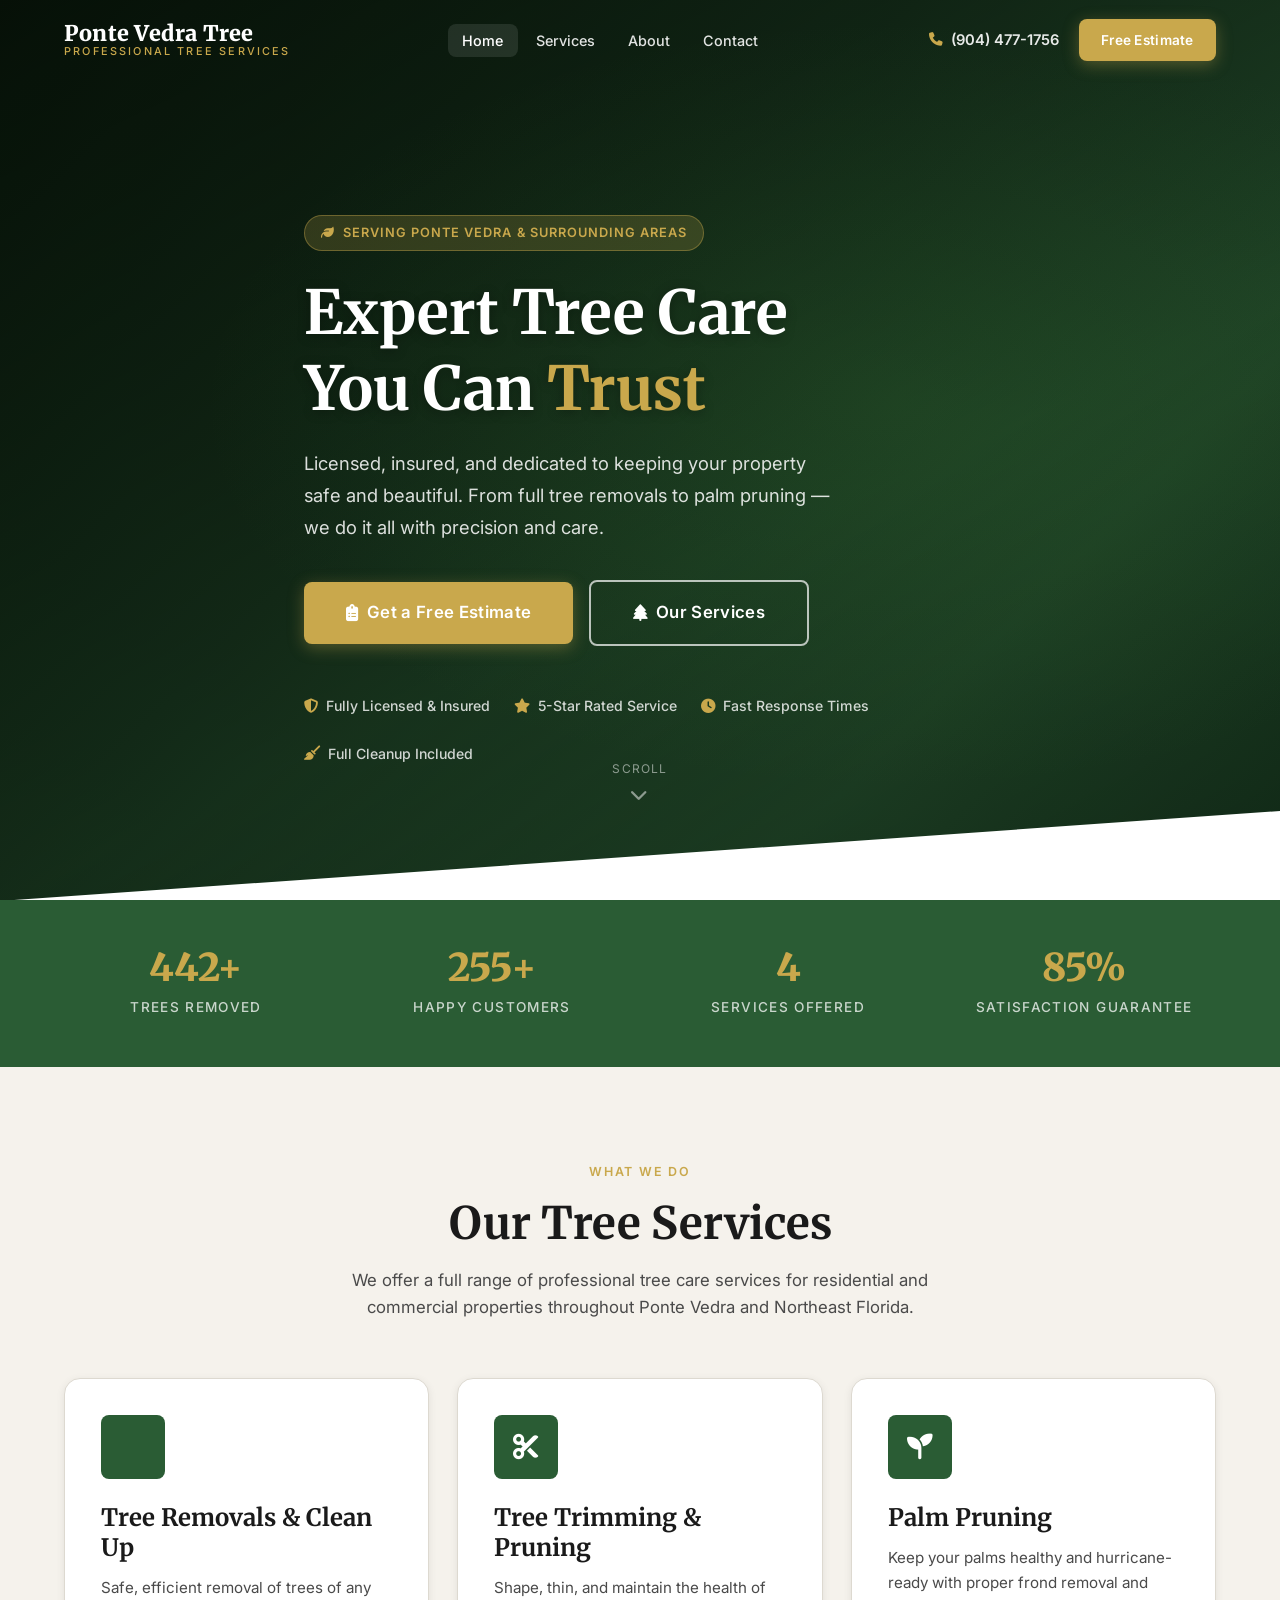
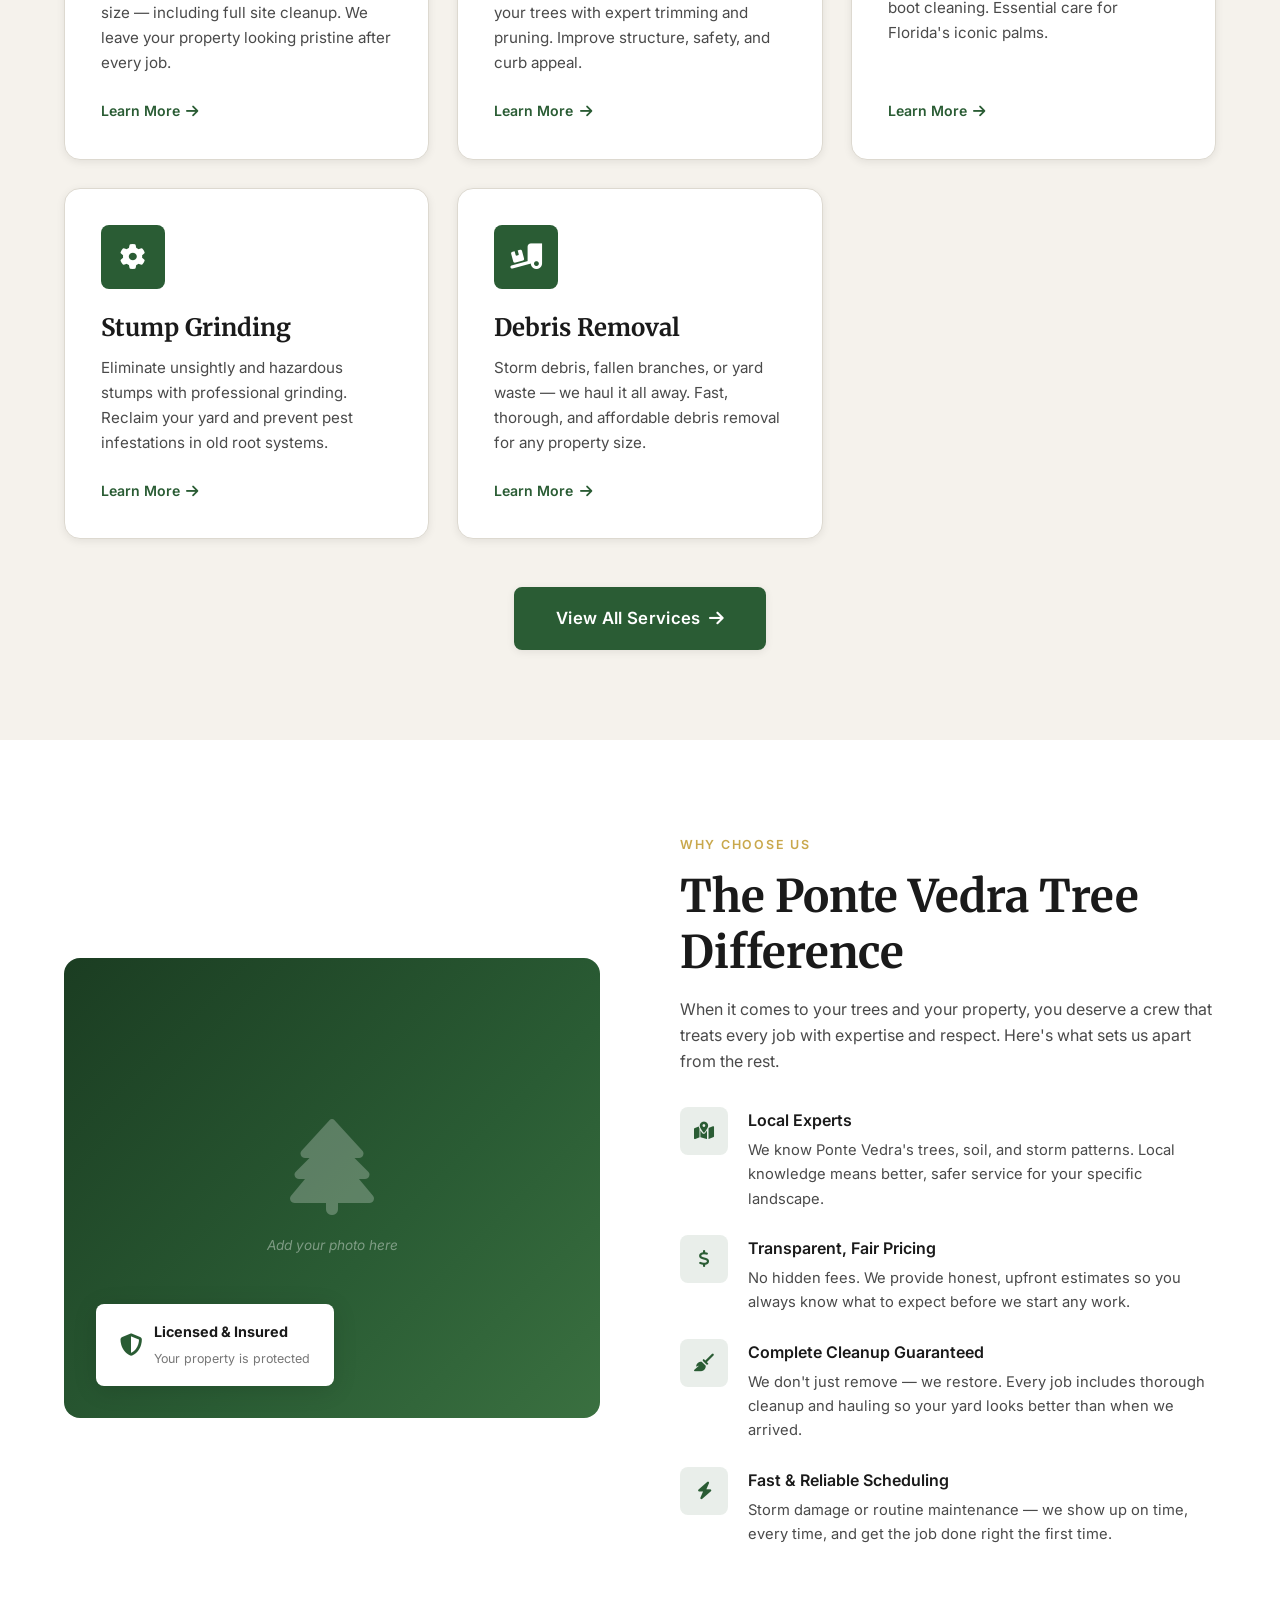
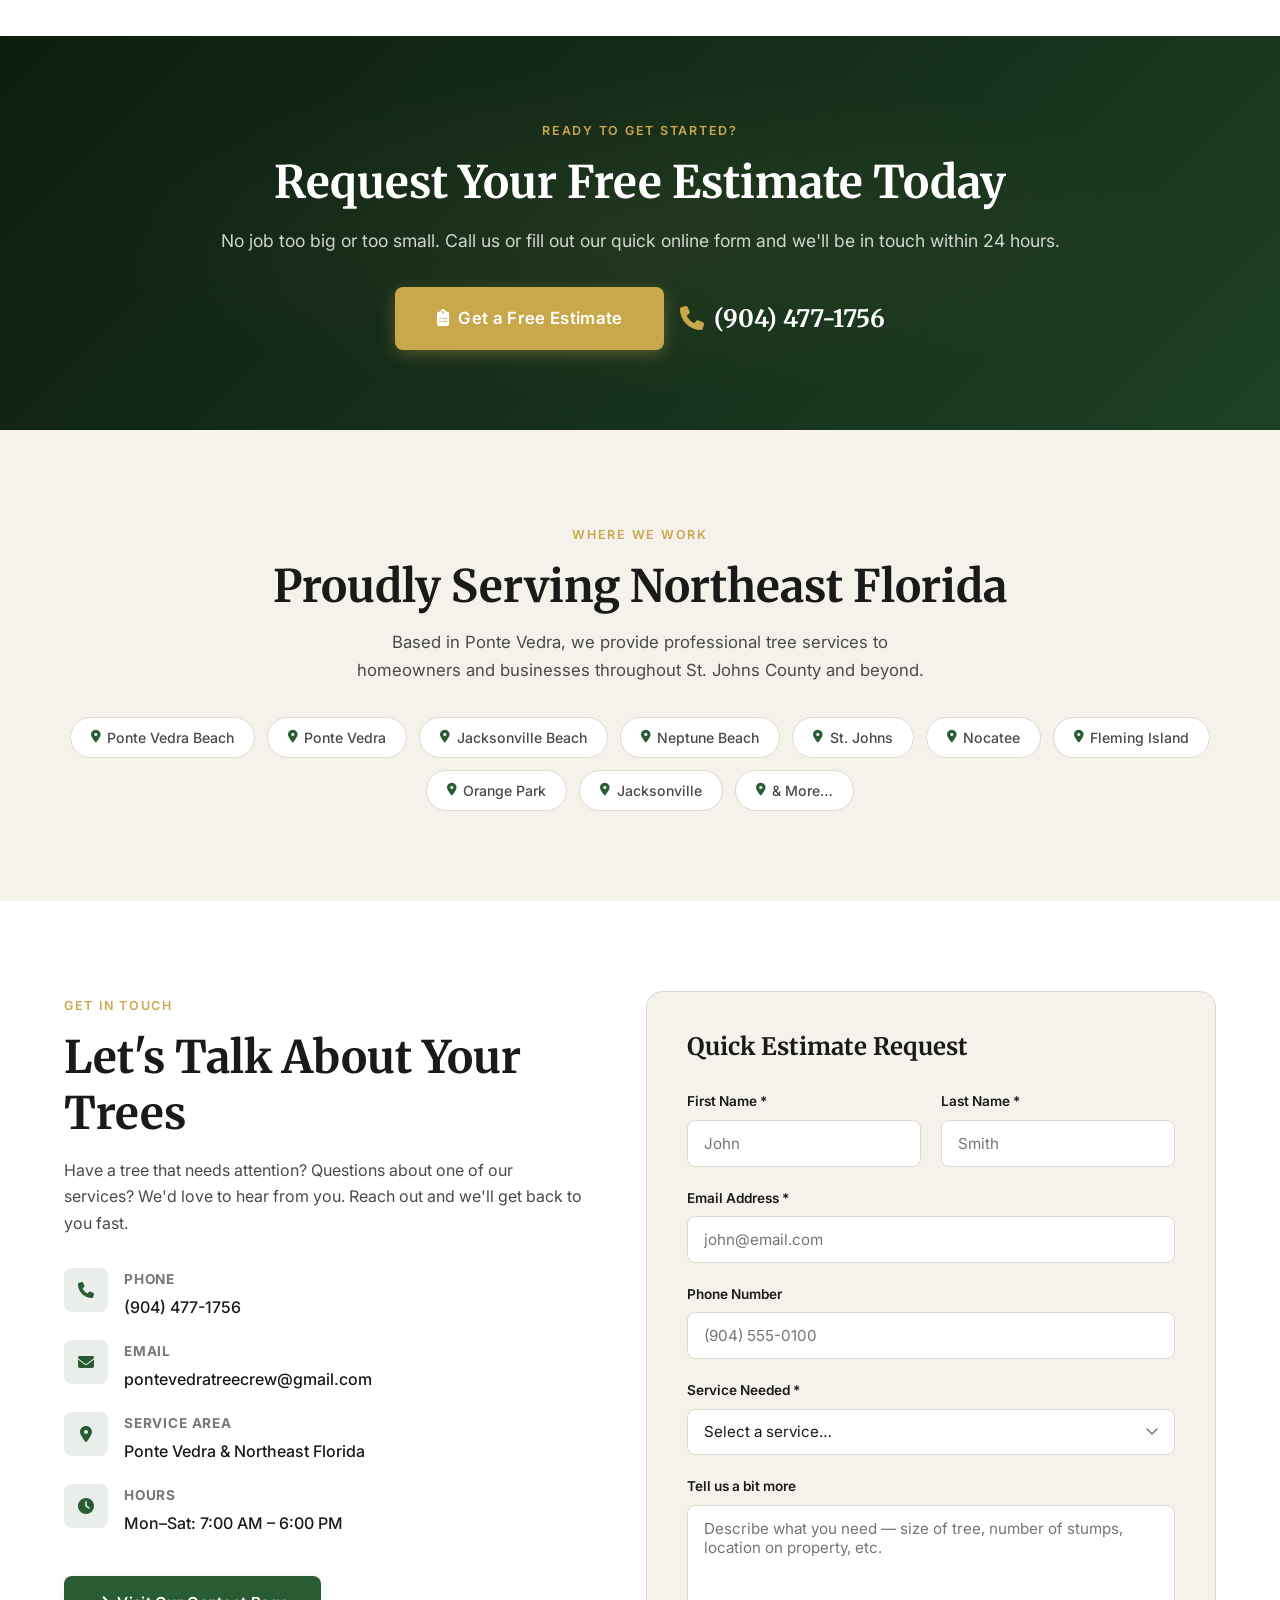
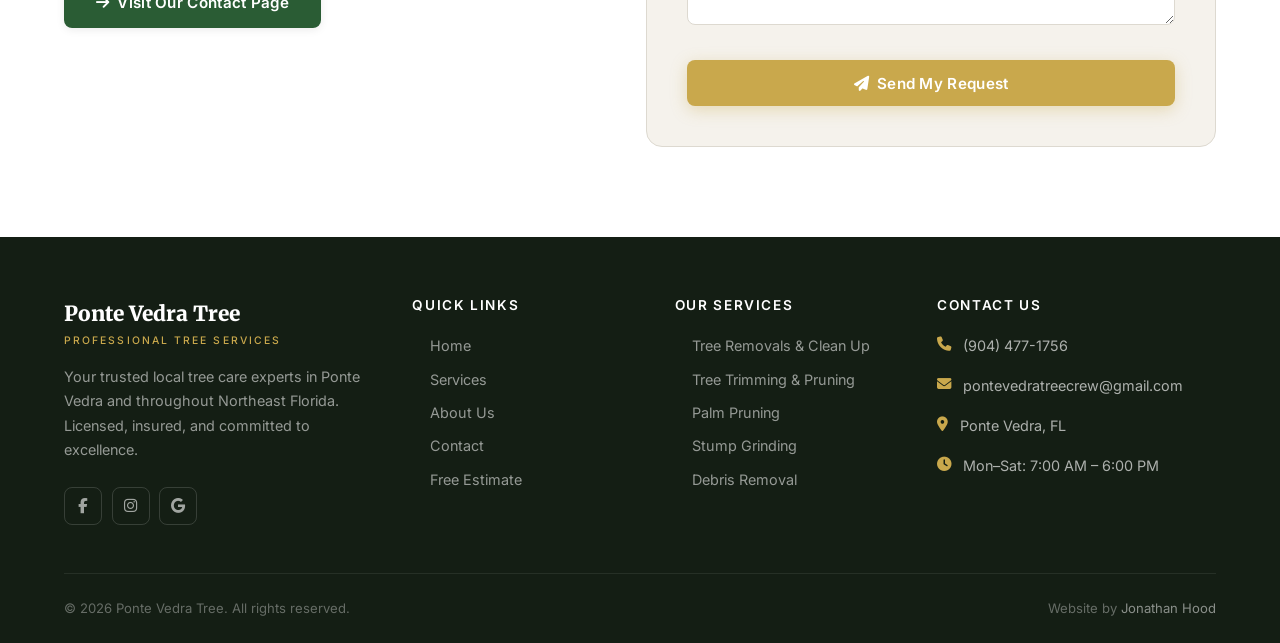
==== index.html @ 70dc1bd0 "Initial Commit" ====
<!DOCTYPE html>
<html lang="en">
<head>
  <meta charset="UTF-8" />
  <meta name="viewport" content="width=device-width, initial-scale=1.0" />
  <meta name="description" content="Ponte Vedra Tree – Professional tree removal, trimming, palm pruning, stump grinding, and debris removal services in Ponte Vedra, FL and surrounding areas." />
  <title>Ponte Vedra Tree | Professional Tree Services in Ponte Vedra, FL</title>

  <!-- Fonts -->
  <link rel="preconnect" href="https://fonts.googleapis.com" />
  <link rel="preconnect" href="https://fonts.gstatic.com" crossorigin />
  <link href="https://fonts.googleapis.com/css2?family=Merriweather:wght@300;400;700;900&family=Inter:wght@300;400;500;600;700&display=swap" rel="stylesheet" />
  <!-- Icons -->
  <link rel="stylesheet" href="https://cdnjs.cloudflare.com/ajax/libs/font-awesome/6.4.2/css/all.min.css" />
  <!-- Stylesheet -->
  <link rel="stylesheet" href="css/styles.css" />

  <style>
    /* ---- Homepage-only overrides ---- */
    .nav { background: transparent; }
    .hero-scroll-indicator {
      position: absolute;
      bottom: 6rem;
      left: 50%;
      transform: translateX(-50%);
      display: flex;
      flex-direction: column;
      align-items: center;
      gap: .5rem;
      color: rgba(255,255,255,.5);
      font-size: .75rem;
      letter-spacing: .1em;
      text-transform: uppercase;
      z-index: 2;
      animation: bounce 2s infinite;
    }
    .hero-scroll-indicator i { font-size: 1.1rem; }
    @keyframes bounce {
      0%, 100% { transform: translateX(-50%) translateY(0); }
      50%       { transform: translateX(-50%) translateY(8px); }
    }
  </style>
</head>
<body>

  <!-- ===== NAVIGATION ===== -->
  <nav class="nav" id="main-nav" aria-label="Main navigation">
    <div class="container nav-inner">
      <a href="index.html" class="nav-logo" aria-label="Ponte Vedra Tree – Home">
        <span class="logo-main">Ponte Vedra Tree</span>
        <span class="logo-sub">Professional Tree Services</span>
      </a>

      <ul class="nav-links" role="list">
        <li><a href="index.html" class="active">Home</a></li>
        <li><a href="services.html">Services</a></li>
        <li><a href="about.html">About</a></li>
        <li><a href="contact.html">Contact</a></li>
      </ul>

      <div class="nav-cta">
        <a href="tel:9044771756" class="nav-phone" aria-label="Call us">
          <i class="fa-solid fa-phone"></i>
          (904) 477-1756
        </a>
        <a href="contact.html" class="btn btn-primary btn-sm">Free Estimate</a>
      </div>

      <button class="nav-hamburger" aria-label="Toggle menu" aria-expanded="false">
        <span></span><span></span><span></span>
      </button>
    </div>
  </nav>

  <!-- Mobile nav -->
  <div class="nav-mobile" aria-label="Mobile navigation">
    <a href="index.html">Home</a>
    <a href="services.html">Services</a>
    <a href="about.html">About</a>
    <a href="contact.html">Contact</a>
    <a href="tel:9044771756"><i class="fa-solid fa-phone" style="margin-right:.5rem;color:var(--accent)"></i>(904) 477-1756</a>
    <a href="contact.html" class="btn btn-primary">Get a Free Estimate</a>
  </div>

  <main>
    <!-- ===== HERO ===== -->
    <section class="hero" aria-label="Hero">
      <div class="container hero-content">
        <div class="hero-badge fade-up">
          <i class="fa-solid fa-leaf"></i>
          Serving Ponte Vedra &amp; Surrounding Areas
        </div>

        <h1 class="fade-up delay-1">
          Expert Tree Care<br />
          You Can <span>Trust</span>
        </h1>

        <p class="fade-up delay-2">
          Licensed, insured, and dedicated to keeping your property safe and beautiful.
          From full tree removals to palm pruning — we do it all with precision and care.
        </p>

        <div class="hero-actions fade-up delay-3">
          <a href="contact.html" class="btn btn-primary btn-lg">
            <i class="fa-solid fa-clipboard-list"></i>
            Get a Free Estimate
          </a>
          <a href="services.html" class="btn btn-outline-white btn-lg">
            <i class="fa-solid fa-tree"></i>
            Our Services
          </a>
        </div>

        <div class="hero-trust fade-up delay-4">
          <div class="trust-item">
            <i class="fa-solid fa-shield-halved"></i>
            <span>Fully Licensed &amp; Insured</span>
          </div>
          <div class="trust-item">
            <i class="fa-solid fa-star"></i>
            <span>5-Star Rated Service</span>
          </div>
          <div class="trust-item">
            <i class="fa-solid fa-clock"></i>
            <span>Fast Response Times</span>
          </div>
          <div class="trust-item">
            <i class="fa-solid fa-broom"></i>
            <span>Full Cleanup Included</span>
          </div>
        </div>
      </div>

      <div class="hero-scroll-indicator" aria-hidden="true">
        <span>Scroll</span>
        <i class="fa-solid fa-chevron-down"></i>
      </div>
    </section>

    <!-- ===== STATS BAR ===== -->
    <section class="stats-bar" aria-label="Statistics">
      <div class="container">
        <div class="stats-grid">
          <div class="stat-item fade-up">
            <span class="stat-num" data-target="500" data-suffix="+">500+</span>
            <span class="stat-label">Trees Removed</span>
          </div>
          <div class="stat-item fade-up delay-1">
            <span class="stat-num" data-target="300" data-suffix="+">300+</span>
            <span class="stat-label">Happy Customers</span>
          </div>
          <div class="stat-item fade-up delay-2">
            <span class="stat-num" data-target="5">5</span>
            <span class="stat-label">Services Offered</span>
          </div>
          <div class="stat-item fade-up delay-3">
            <span class="stat-num" data-target="100" data-suffix="%">100%</span>
            <span class="stat-label">Satisfaction Guarantee</span>
          </div>
        </div>
      </div>
    </section>

    <!-- ===== SERVICES OVERVIEW ===== -->
    <section class="services-section" id="services" aria-label="Our Services">
      <div class="container">
        <div class="services-header">
          <span class="section-label">What We Do</span>
          <h2 class="section-heading">Our Tree Services</h2>
          <p class="section-sub">
            We offer a full range of professional tree care services for residential and
            commercial properties throughout Ponte Vedra and Northeast Florida.
          </p>
        </div>

        <div class="services-grid">
          <!-- Card 1 -->
          <article class="service-card fade-up">
            <div class="service-icon"><i class="fa-solid fa-chainsaw"></i></div>
            <h3>Tree Removals &amp; Clean Up</h3>
            <p>Safe, efficient removal of trees of any size — including full site cleanup. We leave your property looking pristine after every job.</p>
            <a href="services.html#tree-removal" class="service-link">Learn More <i class="fa-solid fa-arrow-right"></i></a>
          </article>

          <!-- Card 2 -->
          <article class="service-card fade-up delay-1">
            <div class="service-icon"><i class="fa-solid fa-scissors"></i></div>
            <h3>Tree Trimming &amp; Pruning</h3>
            <p>Shape, thin, and maintain the health of your trees with expert trimming and pruning. Improve structure, safety, and curb appeal.</p>
            <a href="services.html#tree-trimming" class="service-link">Learn More <i class="fa-solid fa-arrow-right"></i></a>
          </article>

          <!-- Card 3 -->
          <article class="service-card fade-up delay-2">
            <div class="service-icon"><i class="fa-solid fa-seedling"></i></div>
            <h3>Palm Pruning</h3>
            <p>Keep your palms healthy and hurricane-ready with proper frond removal and boot cleaning. Essential care for Florida's iconic palms.</p>
            <a href="services.html#palm-pruning" class="service-link">Learn More <i class="fa-solid fa-arrow-right"></i></a>
          </article>

          <!-- Card 4 -->
          <article class="service-card fade-up delay-1">
            <div class="service-icon"><i class="fa-solid fa-gear"></i></div>
            <h3>Stump Grinding</h3>
            <p>Eliminate unsightly and hazardous stumps with professional grinding. Reclaim your yard and prevent pest infestations in old root systems.</p>
            <a href="services.html#stump-grinding" class="service-link">Learn More <i class="fa-solid fa-arrow-right"></i></a>
          </article>

          <!-- Card 5 -->
          <article class="service-card fade-up delay-2">
            <div class="service-icon"><i class="fa-solid fa-truck-ramp-box"></i></div>
            <h3>Debris Removal</h3>
            <p>Storm debris, fallen branches, or yard waste — we haul it all away. Fast, thorough, and affordable debris removal for any property size.</p>
            <a href="services.html#debris-removal" class="service-link">Learn More <i class="fa-solid fa-arrow-right"></i></a>
          </article>
        </div>

        <div class="text-center mt-4 fade-up">
          <a href="services.html" class="btn btn-green btn-lg" style="margin-top:1rem">
            View All Services <i class="fa-solid fa-arrow-right"></i>
          </a>
        </div>
      </div>
    </section>

    <!-- ===== WHY CHOOSE US ===== -->
    <section class="why-section" id="why-us" aria-label="Why Choose Us">
      <div class="container why-inner">
        <!-- Visual side -->
        <div class="why-visual fade-up">
          <!-- Replace this div with an <img> tag when photos are available -->
          <div class="why-visual-placeholder">
            <i class="fa-solid fa-tree" style="font-size:6rem;color:rgba(255,255,255,.25);display:block;margin-bottom:1rem"></i>
            <span style="font-size:.85rem;font-style:italic;color:rgba(255,255,255,.4)">Add your photo here</span>
          </div>
          <div class="why-badge">
            <i class="fa-solid fa-shield-halved"></i>
            <div>
              <strong>Licensed &amp; Insured</strong>
              <span>Your property is protected</span>
            </div>
          </div>
        </div>

        <!-- Content side -->
        <div class="why-content">
          <span class="section-label">Why Choose Us</span>
          <h2 class="section-heading">The Ponte Vedra Tree Difference</h2>
          <p>When it comes to your trees and your property, you deserve a crew that treats every job with expertise and respect. Here's what sets us apart from the rest.</p>

          <ul class="why-list">
            <li class="why-item fade-up delay-1">
              <div class="why-icon"><i class="fa-solid fa-map-location-dot"></i></div>
              <div class="why-text">
                <strong>Local Experts</strong>
                <p>We know Ponte Vedra's trees, soil, and storm patterns. Local knowledge means better, safer service for your specific landscape.</p>
              </div>
            </li>
            <li class="why-item fade-up delay-2">
              <div class="why-icon"><i class="fa-solid fa-dollar-sign"></i></div>
              <div class="why-text">
                <strong>Transparent, Fair Pricing</strong>
                <p>No hidden fees. We provide honest, upfront estimates so you always know what to expect before we start any work.</p>
              </div>
            </li>
            <li class="why-item fade-up delay-3">
              <div class="why-icon"><i class="fa-solid fa-broom"></i></div>
              <div class="why-text">
                <strong>Complete Cleanup Guaranteed</strong>
                <p>We don't just remove — we restore. Every job includes thorough cleanup and hauling so your yard looks better than when we arrived.</p>
              </div>
            </li>
            <li class="why-item fade-up delay-4">
              <div class="why-icon"><i class="fa-solid fa-bolt"></i></div>
              <div class="why-text">
                <strong>Fast &amp; Reliable Scheduling</strong>
                <p>Storm damage or routine maintenance — we show up on time, every time, and get the job done right the first time.</p>
              </div>
            </li>
          </ul>
        </div>
      </div>
    </section>

    <!-- ===== CTA BANNER ===== -->
    <section class="cta-banner" aria-label="Call to action">
      <div class="container">
        <span class="section-label" style="color:var(--accent)">Ready to Get Started?</span>
        <h2 class="fade-up">Request Your Free Estimate Today</h2>
        <p class="fade-up delay-1">
          No job too big or too small. Call us or fill out our quick online form and we'll be in touch within 24 hours.
        </p>
        <div class="cta-actions fade-up delay-2">
          <a href="contact.html" class="btn btn-primary btn-lg">
            <i class="fa-solid fa-clipboard-list"></i>
            Get a Free Estimate
          </a>
          <a href="tel:9044771756" class="cta-phone">
            <i class="fa-solid fa-phone"></i>
            (904) 477-1756
          </a>
        </div>
      </div>
    </section>

    <!-- ===== SERVICE AREA ===== -->
    <section class="area-section" aria-label="Service Area">
      <div class="container">
        <span class="section-label">Where We Work</span>
        <h2 class="section-heading fade-up">Proudly Serving Northeast Florida</h2>
        <p class="section-sub fade-up delay-1" style="margin:0 auto">
          Based in Ponte Vedra, we provide professional tree services to homeowners and businesses throughout St. Johns County and beyond.
        </p>
        <div class="area-tags fade-up delay-2">
          <span class="area-tag"><i class="fa-solid fa-location-dot"></i> Ponte Vedra Beach</span>
          <span class="area-tag"><i class="fa-solid fa-location-dot"></i> Ponte Vedra</span>
          <span class="area-tag"><i class="fa-solid fa-location-dot"></i> Jacksonville Beach</span>
          <span class="area-tag"><i class="fa-solid fa-location-dot"></i> Neptune Beach</span>
          <span class="area-tag"><i class="fa-solid fa-location-dot"></i> St. Johns</span>
          <span class="area-tag"><i class="fa-solid fa-location-dot"></i> Nocatee</span>
          <span class="area-tag"><i class="fa-solid fa-location-dot"></i> Fleming Island</span>
          <span class="area-tag"><i class="fa-solid fa-location-dot"></i> Orange Park</span>
          <span class="area-tag"><i class="fa-solid fa-location-dot"></i> Jacksonville</span>
          <span class="area-tag"><i class="fa-solid fa-location-dot"></i> &amp; More…</span>
        </div>
      </div>
    </section>

    <!-- ===== CONTACT SNIPPET ===== -->
    <section class="contact-section" id="contact" aria-label="Contact Us">
      <div class="container contact-grid">
        <!-- Info -->
        <div class="contact-info fade-up">
          <span class="section-label">Get In Touch</span>
          <h2 class="section-heading">Let's Talk About Your Trees</h2>
          <p>Have a tree that needs attention? Questions about one of our services? We'd love to hear from you. Reach out and we'll get back to you fast.</p>

          <div class="contact-details">
            <div class="contact-item">
              <div class="contact-item-icon"><i class="fa-solid fa-phone"></i></div>
              <div>
                <strong>Phone</strong>
                <a href="tel:9044771756">(904) 477-1756</a>
              </div>
            </div>
            <div class="contact-item">
              <div class="contact-item-icon"><i class="fa-solid fa-envelope"></i></div>
              <div>
                <strong>Email</strong>
                <a href="mailto:pontevedratreecrew@gmail.com">pontevedratreecrew@gmail.com</a>
              </div>
            </div>
            <div class="contact-item">
              <div class="contact-item-icon"><i class="fa-solid fa-location-dot"></i></div>
              <div>
                <strong>Service Area</strong>
                <span>Ponte Vedra &amp; Northeast Florida</span>
              </div>
            </div>
            <div class="contact-item">
              <div class="contact-item-icon"><i class="fa-solid fa-clock"></i></div>
              <div>
                <strong>Hours</strong>
                <span>Mon–Sat: 7:00 AM – 6:00 PM</span>
              </div>
            </div>
          </div>

          <a href="contact.html" class="btn btn-green">
            <i class="fa-solid fa-arrow-right"></i>
            Visit Our Contact Page
          </a>
        </div>

        <!-- Quick Form -->
        <div class="contact-form fade-up delay-2">
          <h3>Quick Estimate Request</h3>
          <form id="contact-form" novalidate>
            <div class="form-row">
              <div class="form-group">
                <label for="first-name">First Name *</label>
                <input type="text" id="first-name" name="first-name" placeholder="John" required />
              </div>
              <div class="form-group">
                <label for="last-name">Last Name *</label>
                <input type="text" id="last-name" name="last-name" placeholder="Smith" required />
              </div>
            </div>
            <div class="form-group">
              <label for="email">Email Address *</label>
              <input type="email" id="email" name="email" placeholder="john@email.com" required />
            </div>
            <div class="form-group">
              <label for="phone-num">Phone Number</label>
              <input type="tel" id="phone-num" name="phone" placeholder="(904) 555-0100" />
            </div>
            <div class="form-group">
              <label for="service">Service Needed *</label>
              <select id="service" name="service" required>
                <option value="" disabled selected>Select a service…</option>
                <option>Tree Removals &amp; Clean Up</option>
                <option>Tree Trimming &amp; Pruning</option>
                <option>Palm Pruning</option>
                <option>Stump Grinding</option>
                <option>Debris Removal</option>
                <option>Multiple / Not Sure</option>
              </select>
            </div>
            <div class="form-group">
              <label for="message">Tell us a bit more</label>
              <textarea id="message" name="message" placeholder="Describe what you need — size of tree, number of stumps, location on property, etc."></textarea>
            </div>
            <button type="submit" class="btn btn-primary form-submit">
              <i class="fa-solid fa-paper-plane"></i>
              Send My Request
            </button>
          </form>
          <div id="form-success" class="form-success">
            <i class="fa-solid fa-circle-check" style="color:var(--primary)"></i>
            <h3>Request Sent!</h3>
            <p>Thank you! We'll get back to you within 24 hours with your free estimate.</p>
          </div>
        </div>
      </div>
    </section>
  </main>

  <!-- ===== FOOTER ===== -->
  <footer class="footer" aria-label="Site footer">
    <div class="container">
      <div class="footer-grid">
        <!-- Brand -->
        <div class="footer-brand">
          <div class="logo-main">Ponte Vedra Tree</div>
          <div class="logo-sub">Professional Tree Services</div>
          <p>Your trusted local tree care experts in Ponte Vedra and throughout Northeast Florida. Licensed, insured, and committed to excellence.</p>
          <div class="footer-social">
            <a href="#" class="social-link" aria-label="Facebook"><i class="fa-brands fa-facebook-f"></i></a>
            <a href="#" class="social-link" aria-label="Instagram"><i class="fa-brands fa-instagram"></i></a>
            <a href="#" class="social-link" aria-label="Google Business"><i class="fa-brands fa-google"></i></a>
          </div>
        </div>

        <!-- Quick Links -->
        <div>
          <h4>Quick Links</h4>
          <ul class="footer-links">
            <li><a href="index.html">Home</a></li>
            <li><a href="services.html">Services</a></li>
            <li><a href="about.html">About Us</a></li>
            <li><a href="contact.html">Contact</a></li>
            <li><a href="contact.html">Free Estimate</a></li>
          </ul>
        </div>

        <!-- Services -->
        <div>
          <h4>Our Services</h4>
          <ul class="footer-links">
            <li><a href="services.html#tree-removal">Tree Removals &amp; Clean Up</a></li>
            <li><a href="services.html#tree-trimming">Tree Trimming &amp; Pruning</a></li>
            <li><a href="services.html#palm-pruning">Palm Pruning</a></li>
            <li><a href="services.html#stump-grinding">Stump Grinding</a></li>
            <li><a href="services.html#debris-removal">Debris Removal</a></li>
          </ul>
        </div>

        <!-- Contact -->
        <div>
          <h4>Contact Us</h4>
          <ul class="footer-contact-list">
            <li class="footer-contact-item">
              <i class="fa-solid fa-phone"></i>
              <a href="tel:9044771756">(904) 477-1756</a>
            </li>
            <li class="footer-contact-item">
              <i class="fa-solid fa-envelope"></i>
              <a href="mailto:pontevedratreecrew@gmail.com">pontevedratreecrew@gmail.com</a>
            </li>
            <li class="footer-contact-item">
              <i class="fa-solid fa-location-dot"></i>
              <span>Ponte Vedra, FL</span>
            </li>
            <li class="footer-contact-item">
              <i class="fa-solid fa-clock"></i>
              <span>Mon–Sat: 7:00 AM – 6:00 PM</span>
            </li>
          </ul>
        </div>
      </div>

      <div class="footer-bottom">
        <p>&copy; 2026 Ponte Vedra Tree. All rights reserved.</p>
        <p>Website by <a href="mailto:hoodjonathand@gmail.com">Jonathan Hood</a></p>
      </div>
    </div>
  </footer>

  <!-- Back to top -->
  <button class="back-to-top btn btn-primary" aria-label="Back to top" style="position:fixed;bottom:2rem;right:2rem;width:48px;height:48px;border-radius:50%;padding:0;display:flex;align-items:center;justify-content:center;opacity:0;transition:opacity .3s,transform .3s;z-index:999;">
    <i class="fa-solid fa-chevron-up"></i>
  </button>

  <script src="js/main.js"></script>
</body>
</html>
---- css/styles.css ----
/* ============================================================
   PONTE VEDRA TREE — Main Stylesheet
   ============================================================ */

/* ── 1. CSS Variables & Reset ─────────────────────────────── */
:root {
  --primary:       #2A5C34;
  --primary-dark:  #1B3D22;
  --primary-light: #3D8B47;
  --accent:        #C9A84C;
  --accent-dark:   #A8893A;
  --text-dark:     #1A1A1A;
  --text-mid:      #4A4A4A;
  --text-light:    #777777;
  --bg-white:      #FFFFFF;
  --bg-off:        #F5F2EC;
  --bg-dark:       #141E14;
  --border:        #DDD9D0;
  --shadow-sm:     0 2px 8px  rgba(0,0,0,.08);
  --shadow-md:     0 4px 24px rgba(0,0,0,.12);
  --shadow-lg:     0 10px 48px rgba(0,0,0,.18);
  --radius:        8px;
  --radius-lg:     16px;
  --ease:          cubic-bezier(.4,0,.2,1);
  --transition:    .3s var(--ease);
  --max-w:         1200px;
  --nav-h:         80px;
}

*, *::before, *::after { box-sizing: border-box; margin: 0; padding: 0; }
html { scroll-behavior: smooth; font-size: 16px; }
body {
  font-family: 'Inter', sans-serif;
  color: var(--text-dark);
  background: var(--bg-white);
  line-height: 1.65;
  overflow-x: hidden;
}
img { display: block; max-width: 100%; height: auto; }
a  { color: inherit; text-decoration: none; }
ul { list-style: none; }
button { cursor: pointer; border: none; background: none; font-family: inherit; }

/* ── 2. Typography ────────────────────────────────────────── */
h1, h2, h3, h4 {
  font-family: 'Merriweather', serif;
  line-height: 1.25;
  font-weight: 700;
  color: var(--text-dark);
}
h1 { font-size: clamp(2.2rem, 5vw, 3.8rem); }
h2 { font-size: clamp(1.8rem, 3.5vw, 2.8rem); }
h3 { font-size: clamp(1.2rem, 2vw, 1.5rem); }
h4 { font-size: 1.1rem; font-family: 'Inter', sans-serif; }
p  { color: var(--text-mid); }

.section-label {
  display: inline-block;
  font-size: .78rem;
  font-weight: 600;
  letter-spacing: .14em;
  text-transform: uppercase;
  color: var(--accent);
  margin-bottom: .75rem;
}
.section-heading { margin-bottom: 1rem; }
.section-sub { font-size: 1.05rem; color: var(--text-mid); max-width: 600px; }

/* ── 3. Layout Utilities ──────────────────────────────────── */
.container {
  width: 100%;
  max-width: var(--max-w);
  margin: 0 auto;
  padding: 0 24px;
}
section { padding: 90px 0; }

.text-center { text-align: center; }
.text-white  { color: #fff !important; }
.text-white p, .text-white h1, .text-white h2, .text-white h3 { color: #fff; }
.mt-1 { margin-top: .5rem; }
.mt-2 { margin-top: 1rem; }
.mt-3 { margin-top: 1.5rem; }
.mt-4 { margin-top: 2rem; }

/* ── 4. Buttons ───────────────────────────────────────────── */
.btn {
  display: inline-flex;
  align-items: center;
  gap: .5rem;
  padding: .85rem 2rem;
  border-radius: var(--radius);
  font-size: .95rem;
  font-weight: 600;
  letter-spacing: .02em;
  transition: var(--transition);
  white-space: nowrap;
}
.btn-primary {
  background: var(--accent);
  color: #fff;
  box-shadow: 0 4px 16px rgba(201,168,76,.35);
}
.btn-primary:hover {
  background: var(--accent-dark);
  transform: translateY(-2px);
  box-shadow: 0 8px 24px rgba(201,168,76,.45);
}
.btn-outline-white {
  border: 2px solid rgba(255,255,255,.7);
  color: #fff;
}
.btn-outline-white:hover {
  background: rgba(255,255,255,.12);
  border-color: #fff;
  transform: translateY(-2px);
}
.btn-green {
  background: var(--primary);
  color: #fff;
  box-shadow: var(--shadow-sm);
}
.btn-green:hover {
  background: var(--primary-dark);
  transform: translateY(-2px);
  box-shadow: var(--shadow-md);
}
.btn-lg { padding: 1.1rem 2.6rem; font-size: 1.05rem; }
.btn-sm { padding: .6rem 1.4rem; font-size: .85rem; }

/* ── 5. Navigation ────────────────────────────────────────── */
.nav {
  position: fixed;
  top: 0; left: 0; right: 0;
  z-index: 1000;
  height: var(--nav-h);
  transition: background var(--transition), box-shadow var(--transition);
}
.nav.scrolled {
  background: var(--primary-dark);
  box-shadow: 0 4px 20px rgba(0,0,0,.25);
}
.nav-inner {
  display: flex;
  align-items: center;
  justify-content: space-between;
  height: 100%;
  gap: 2rem;
}
.nav-logo {
  display: flex;
  flex-direction: column;
  line-height: 1.1;
  flex-shrink: 0;
}
.nav-logo .logo-main {
  font-family: 'Merriweather', serif;
  font-size: 1.35rem;
  font-weight: 900;
  color: #fff;
  letter-spacing: .01em;
}
.nav-logo .logo-sub {
  font-size: .68rem;
  font-weight: 500;
  letter-spacing: .2em;
  text-transform: uppercase;
  color: var(--accent);
}
.nav-links {
  display: flex;
  align-items: center;
  gap: .25rem;
}
.nav-links a {
  padding: .5rem .9rem;
  font-size: .9rem;
  font-weight: 500;
  color: rgba(255,255,255,.88);
  border-radius: var(--radius);
  transition: var(--transition);
}
.nav-links a:hover,
.nav-links a.active {
  color: #fff;
  background: rgba(255,255,255,.1);
}
.nav-cta {
  display: flex;
  align-items: center;
  gap: 1.25rem;
  flex-shrink: 0;
}
.nav-phone {
  display: flex;
  align-items: center;
  gap: .45rem;
  color: rgba(255,255,255,.9);
  font-weight: 600;
  font-size: .92rem;
  transition: color var(--transition);
}
.nav-phone:hover { color: var(--accent); }
.nav-phone i { color: var(--accent); font-size: .85rem; }
.nav-hamburger {
  display: none;
  flex-direction: column;
  gap: 5px;
  padding: 8px;
  border-radius: var(--radius);
  transition: background var(--transition);
}
.nav-hamburger:hover { background: rgba(255,255,255,.1); }
.nav-hamburger span {
  display: block;
  width: 24px;
  height: 2px;
  background: #fff;
  border-radius: 2px;
  transition: var(--transition);
}
.nav-hamburger.open span:nth-child(1) { transform: translateY(7px) rotate(45deg); }
.nav-hamburger.open span:nth-child(2) { opacity: 0; }
.nav-hamburger.open span:nth-child(3) { transform: translateY(-7px) rotate(-45deg); }

/* Mobile nav drawer */
.nav-mobile {
  display: none;
  position: fixed;
  top: var(--nav-h);
  left: 0; right: 0;
  background: var(--primary-dark);
  padding: 1.5rem 24px 2rem;
  z-index: 999;
  transform: translateY(-110%);
  transition: transform .35s var(--ease);
  box-shadow: 0 8px 32px rgba(0,0,0,.3);
}
.nav-mobile.open { transform: translateY(0); }
.nav-mobile a {
  display: block;
  padding: .85rem 0;
  font-size: 1rem;
  font-weight: 500;
  color: rgba(255,255,255,.9);
  border-bottom: 1px solid rgba(255,255,255,.08);
  transition: color var(--transition);
}
.nav-mobile a:last-child { border-bottom: none; }
.nav-mobile a:hover { color: var(--accent); }
.nav-mobile .btn { margin-top: 1.25rem; width: 100%; justify-content: center; }

/* ── 6. Hero (Homepage) ───────────────────────────────────── */
.hero {
  position: relative;
  min-height: 100vh;
  display: flex;
  align-items: center;
  /* Replace the background below with: background-image: url('images/hero.jpg'); background-size: cover; background-position: center; */
  background:
    linear-gradient(155deg, rgba(0,0,0,.55) 0%, rgba(0,0,0,.3) 60%, rgba(0,0,0,.45) 100%),
    linear-gradient(135deg, #0d2410 0%, #1B3D22 40%, #2A5C34 75%, #1e4828 100%);
  overflow: hidden;
}
/* Subtle organic shape overlay */
.hero::before {
  content: '';
  position: absolute;
  top: 0; left: 0; right: 0; bottom: 0;
  background: radial-gradient(ellipse at 70% 45%, rgba(74,158,63,.12) 0%, transparent 55%);
  pointer-events: none;
}
/* Diagonal bottom cut */
.hero::after {
  content: '';
  position: absolute;
  bottom: -1px; left: 0; right: 0;
  height: 90px;
  background: var(--bg-white);
  clip-path: polygon(0 100%, 100% 0, 100% 100%);
}
.hero-content {
  position: relative;
  z-index: 2;
  max-width: 720px;
  padding-top: var(--nav-h);
}
.hero-badge {
  display: inline-flex;
  align-items: center;
  gap: .5rem;
  background: rgba(201,168,76,.2);
  border: 1px solid rgba(201,168,76,.4);
  color: var(--accent);
  padding: .4rem 1rem;
  border-radius: 999px;
  font-size: .8rem;
  font-weight: 600;
  letter-spacing: .08em;
  text-transform: uppercase;
  margin-bottom: 1.5rem;
}
.hero h1 {
  color: #fff;
  margin-bottom: 1.25rem;
  text-shadow: 0 2px 12px rgba(0,0,0,.3);
}
.hero h1 span { color: var(--accent); }
.hero p {
  font-size: 1.15rem;
  color: rgba(255,255,255,.85);
  margin-bottom: 2.25rem;
  max-width: 540px;
  line-height: 1.75;
}
.hero-actions {
  display: flex;
  flex-wrap: wrap;
  gap: 1rem;
  align-items: center;
  margin-bottom: 3rem;
}
.hero-trust {
  display: flex;
  flex-wrap: wrap;
  gap: 1.5rem;
}
.trust-item {
  display: flex;
  align-items: center;
  gap: .5rem;
  color: rgba(255,255,255,.8);
  font-size: .88rem;
  font-weight: 500;
}
.trust-item i { color: var(--accent); font-size: .9rem; }

/* ── 7. Stats Bar ─────────────────────────────────────────── */
.stats-bar {
  background: var(--primary);
  padding: 48px 0;
}
.stats-grid {
  display: grid;
  grid-template-columns: repeat(4, 1fr);
  gap: 2rem;
  text-align: center;
}
.stat-item { }
.stat-num {
  display: block;
  font-family: 'Merriweather', serif;
  font-size: 2.4rem;
  font-weight: 900;
  color: var(--accent);
  line-height: 1;
  margin-bottom: .4rem;
}
.stat-label {
  font-size: .85rem;
  font-weight: 500;
  color: rgba(255,255,255,.75);
  text-transform: uppercase;
  letter-spacing: .1em;
}

/* ── 8. Services Section ──────────────────────────────────── */
.services-section { background: var(--bg-off); }
.services-header {
  text-align: center;
  margin-bottom: 3.5rem;
}
.services-header .section-sub { margin: 0 auto; }
.services-grid {
  display: grid;
  grid-template-columns: repeat(3, 1fr);
  gap: 1.75rem;
}
/* Last two cards centered on second row */
.services-grid .service-card:nth-child(4) { grid-column: 1 / 2; }
.services-grid .service-card:nth-child(5) { grid-column: 2 / 3; }

.service-card {
  background: var(--bg-white);
  border-radius: var(--radius-lg);
  padding: 2.25rem;
  transition: var(--transition);
  border: 1px solid var(--border);
  box-shadow: var(--shadow-sm);
  display: flex;
  flex-direction: column;
}
.service-card:hover {
  transform: translateY(-6px);
  box-shadow: var(--shadow-lg);
  border-color: var(--primary-light);
}
.service-icon {
  width: 64px;
  height: 64px;
  border-radius: var(--radius);
  background: var(--primary);
  display: flex;
  align-items: center;
  justify-content: center;
  margin-bottom: 1.5rem;
  transition: var(--transition);
}
.service-card:hover .service-icon { background: var(--accent); }
.service-icon i { font-size: 1.6rem; color: #fff; }
.service-card h3 { margin-bottom: .75rem; }
.service-card p { font-size: .95rem; flex-grow: 1; margin-bottom: 1.5rem; }
.service-link {
  display: inline-flex;
  align-items: center;
  gap: .4rem;
  font-size: .88rem;
  font-weight: 600;
  color: var(--primary);
  transition: gap var(--transition), color var(--transition);
}
.service-link:hover { color: var(--accent); gap: .7rem; }

/* ── 9. Why Choose Us ─────────────────────────────────────── */
.why-section { background: var(--bg-white); }
.why-inner {
  display: grid;
  grid-template-columns: 1fr 1fr;
  gap: 5rem;
  align-items: center;
}
.why-visual {
  position: relative;
  border-radius: var(--radius-lg);
  overflow: hidden;
  min-height: 460px;
  background:
    linear-gradient(135deg, #1B3D22 0%, #2A5C34 60%, #3a7040 100%);
  display: flex;
  align-items: center;
  justify-content: center;
  /* Replace with: background-image: url('images/about.jpg'); background-size: cover; */
}
.why-visual-placeholder {
  text-align: center;
  color: rgba(255,255,255,.6);
  padding: 2rem;
}
.why-visual-placeholder i { font-size: 5rem; margin-bottom: 1rem; display: block; }
.why-visual-placeholder span { font-size: .85rem; font-style: italic; }
.why-badge {
  position: absolute;
  bottom: 2rem;
  left: 2rem;
  background: var(--bg-white);
  border-radius: var(--radius);
  padding: 1rem 1.5rem;
  box-shadow: var(--shadow-md);
  display: flex;
  align-items: center;
  gap: .75rem;
}
.why-badge i { font-size: 1.4rem; color: var(--primary); }
.why-badge strong { display: block; font-size: .9rem; color: var(--text-dark); }
.why-badge span { font-size: .78rem; color: var(--text-light); }

.why-content { }
.why-list { margin-top: 2rem; display: flex; flex-direction: column; gap: 1.5rem; }
.why-item {
  display: flex;
  gap: 1.25rem;
  align-items: flex-start;
}
.why-icon {
  width: 48px;
  height: 48px;
  border-radius: var(--radius);
  background: rgba(42,92,52,.1);
  display: flex;
  align-items: center;
  justify-content: center;
  flex-shrink: 0;
  transition: var(--transition);
}
.why-item:hover .why-icon { background: var(--primary); }
.why-icon i { font-size: 1.1rem; color: var(--primary); transition: color var(--transition); }
.why-item:hover .why-icon i { color: #fff; }
.why-text strong { display: block; font-weight: 600; margin-bottom: .3rem; color: var(--text-dark); }
.why-text p { font-size: .92rem; margin: 0; }

/* ── 10. CTA Banner ───────────────────────────────────────── */
.cta-banner {
  background:
    linear-gradient(135deg, rgba(0,0,0,.5), rgba(0,0,0,.3)),
    linear-gradient(135deg, #1B3D22, #2A5C34);
  /* Replace with: background-image: url('images/cta-bg.jpg'); */
  padding: 80px 0;
  text-align: center;
  position: relative;
  overflow: hidden;
}
.cta-banner::before {
  content: '';
  position: absolute;
  inset: 0;
  background: radial-gradient(ellipse at 50% 50%, rgba(201,168,76,.08) 0%, transparent 60%);
}
.cta-banner .container { position: relative; z-index: 1; }
.cta-banner h2 { color: #fff; margin-bottom: 1rem; }
.cta-banner p  { color: rgba(255,255,255,.8); font-size: 1.1rem; margin-bottom: 2rem; }
.cta-actions { display: flex; flex-wrap: wrap; gap: 1rem; justify-content: center; align-items: center; }
.cta-phone {
  display: flex;
  align-items: center;
  gap: .6rem;
  color: #fff;
  font-size: 1.5rem;
  font-weight: 700;
  font-family: 'Merriweather', serif;
  transition: color var(--transition);
}
.cta-phone i { color: var(--accent); }
.cta-phone:hover { color: var(--accent); }

/* ── 11. Service Area Section ─────────────────────────────── */
.area-section { background: var(--bg-off); text-align: center; }
.area-tags {
  display: flex;
  flex-wrap: wrap;
  gap: .75rem;
  justify-content: center;
  margin-top: 2rem;
}
.area-tag {
  background: var(--bg-white);
  border: 1px solid var(--border);
  border-radius: 999px;
  padding: .5rem 1.25rem;
  font-size: .88rem;
  font-weight: 500;
  color: var(--text-mid);
  transition: var(--transition);
  display: flex;
  align-items: center;
  gap: .4rem;
}
.area-tag i { color: var(--primary); font-size: .8rem; }
.area-tag:hover { border-color: var(--primary); color: var(--primary); background: rgba(42,92,52,.05); }

/* ── 12. Contact Section ──────────────────────────────────── */
.contact-section { background: var(--bg-white); }
.contact-grid {
  display: grid;
  grid-template-columns: 1fr 1.1fr;
  gap: 4rem;
  align-items: start;
}
.contact-info h2 { margin-bottom: 1rem; }
.contact-info p  { font-size: 1rem; margin-bottom: 2rem; }
.contact-details { display: flex; flex-direction: column; gap: 1.25rem; margin-bottom: 2.5rem; }
.contact-item {
  display: flex;
  align-items: flex-start;
  gap: 1rem;
}
.contact-item-icon {
  width: 44px;
  height: 44px;
  border-radius: var(--radius);
  background: rgba(42,92,52,.1);
  display: flex;
  align-items: center;
  justify-content: center;
  flex-shrink: 0;
}
.contact-item-icon i { color: var(--primary); font-size: 1rem; }
.contact-item strong { display: block; font-size: .85rem; text-transform: uppercase; letter-spacing: .06em; color: var(--text-light); margin-bottom: .2rem; }
.contact-item a, .contact-item span { font-size: 1rem; color: var(--text-dark); font-weight: 500; }
.contact-item a:hover { color: var(--primary); }

/* Contact Form */
.contact-form { background: var(--bg-off); border-radius: var(--radius-lg); padding: 2.5rem; border: 1px solid var(--border); }
.contact-form h3 { margin-bottom: 1.75rem; }
.form-group { margin-bottom: 1.25rem; }
.form-row { display: grid; grid-template-columns: 1fr 1fr; gap: 1.25rem; }
label { display: block; font-size: .85rem; font-weight: 600; color: var(--text-dark); margin-bottom: .45rem; }
input, select, textarea {
  width: 100%;
  padding: .8rem 1rem;
  border: 1px solid var(--border);
  border-radius: var(--radius);
  font-family: inherit;
  font-size: .95rem;
  color: var(--text-dark);
  background: var(--bg-white);
  transition: border-color var(--transition), box-shadow var(--transition);
  outline: none;
}
input:focus, select:focus, textarea:focus {
  border-color: var(--primary);
  box-shadow: 0 0 0 3px rgba(42,92,52,.1);
}
textarea { resize: vertical; min-height: 120px; }
select { appearance: none; background-image: url("data:image/svg+xml,%3Csvg xmlns='http://www.w3.org/2000/svg' width='12' height='8' viewBox='0 0 12 8'%3E%3Cpath d='M1 1l5 5 5-5' stroke='%23777' stroke-width='1.5' fill='none' stroke-linecap='round'/%3E%3C/svg%3E"); background-repeat: no-repeat; background-position: right 1rem center; padding-right: 2.5rem; }
.form-submit { width: 100%; justify-content: center; margin-top: .5rem; }
.form-success {
  display: none;
  text-align: center;
  padding: 2rem;
  color: var(--primary);
}
.form-success i { font-size: 2.5rem; display: block; margin-bottom: .75rem; }

/* ── 13. Inner Page Hero ──────────────────────────────────── */
.page-hero {
  background:
    linear-gradient(155deg, rgba(0,0,0,.6), rgba(0,0,0,.35)),
    linear-gradient(135deg, #0d2410 0%, #1B3D22 50%, #2A5C34 100%);
  padding: calc(var(--nav-h) + 60px) 0 70px;
  text-align: center;
  position: relative;
  overflow: hidden;
}
.page-hero::after {
  content: '';
  position: absolute;
  bottom: -1px; left: 0; right: 0;
  height: 60px;
  background: var(--bg-white);
  clip-path: polygon(0 100%, 100% 20%, 100% 100%);
}
.page-hero h1 { color: #fff; margin-bottom: .75rem; }
.page-hero p  { color: rgba(255,255,255,.8); font-size: 1.1rem; max-width: 580px; margin: 0 auto; }
.breadcrumb {
  display: flex;
  align-items: center;
  justify-content: center;
  gap: .5rem;
  font-size: .85rem;
  color: rgba(255,255,255,.6);
  margin-bottom: 1rem;
}
.breadcrumb a { color: var(--accent); }
.breadcrumb a:hover { text-decoration: underline; }
.breadcrumb i { font-size: .6rem; }

/* ── 14. Services Page — Detail Cards ─────────────────────── */
.service-detail {
  padding: 72px 0;
  border-bottom: 1px solid var(--border);
}
.service-detail:last-child { border-bottom: none; }
.service-detail-inner {
  display: grid;
  grid-template-columns: 1fr 1fr;
  gap: 4rem;
  align-items: center;
}
.service-detail-inner.reverse { direction: rtl; }
.service-detail-inner.reverse > * { direction: ltr; }
.service-detail-visual {
  border-radius: var(--radius-lg);
  overflow: hidden;
  min-height: 380px;
  background: linear-gradient(135deg, #1B3D22, #2A5C34);
  display: flex;
  align-items: center;
  justify-content: center;
  /* Replace with: background-image: url('images/[service].jpg'); background-size: cover; */
}
.service-placeholder-icon { text-align: center; color: rgba(255,255,255,.5); }
.service-placeholder-icon i { font-size: 4.5rem; display: block; margin-bottom: .75rem; }
.service-placeholder-icon span { font-size: .8rem; font-style: italic; }
.service-detail-content .section-label { margin-bottom: .5rem; }
.service-detail-content h2 { margin-bottom: 1rem; }
.service-detail-content p { margin-bottom: 1.25rem; }
.service-includes {
  margin: 1.5rem 0 2rem;
  display: flex;
  flex-direction: column;
  gap: .7rem;
}
.service-includes li {
  display: flex;
  align-items: center;
  gap: .75rem;
  font-size: .95rem;
  color: var(--text-mid);
}
.service-includes li i { color: var(--primary); font-size: .85rem; flex-shrink: 0; }

/* ── 15. About Page ───────────────────────────────────────── */
.about-story { background: var(--bg-white); }
.about-story-inner {
  display: grid;
  grid-template-columns: 1fr 1fr;
  gap: 5rem;
  align-items: center;
}
.about-visual {
  border-radius: var(--radius-lg);
  overflow: hidden;
  min-height: 480px;
  background: linear-gradient(135deg, #1B3D22, #3D8B47);
  display: flex;
  align-items: center;
  justify-content: center;
}
.values-section { background: var(--bg-off); }
.values-grid {
  display: grid;
  grid-template-columns: repeat(3, 1fr);
  gap: 1.75rem;
  margin-top: 3rem;
}
.value-card {
  background: var(--bg-white);
  border-radius: var(--radius-lg);
  padding: 2rem;
  text-align: center;
  border: 1px solid var(--border);
  transition: var(--transition);
}
.value-card:hover { transform: translateY(-4px); box-shadow: var(--shadow-md); }
.value-icon {
  width: 72px;
  height: 72px;
  border-radius: 50%;
  background: rgba(42,92,52,.1);
  display: flex;
  align-items: center;
  justify-content: center;
  margin: 0 auto 1.25rem;
  transition: var(--transition);
}
.value-card:hover .value-icon { background: var(--primary); }
.value-icon i { font-size: 1.6rem; color: var(--primary); transition: color var(--transition); }
.value-card:hover .value-icon i { color: #fff; }
.value-card h3 { margin-bottom: .6rem; }

/* ── 16. Footer ───────────────────────────────────────────── */
.footer {
  background: var(--bg-dark);
  padding: 60px 0 0;
}
.footer-grid {
  display: grid;
  grid-template-columns: 1.4fr 1fr 1fr 1.3fr;
  gap: 3rem;
  padding-bottom: 3rem;
  border-bottom: 1px solid rgba(255,255,255,.08);
}
.footer-brand .logo-main { font-family: 'Merriweather', serif; font-size: 1.3rem; font-weight: 900; color: #fff; }
.footer-brand .logo-sub  { font-size: .65rem; font-weight: 500; letter-spacing: .2em; text-transform: uppercase; color: var(--accent); }
.footer-brand p { font-size: .9rem; color: rgba(255,255,255,.55); margin-top: 1rem; line-height: 1.7; }
.footer-social { display: flex; gap: .6rem; margin-top: 1.5rem; }
.social-link {
  width: 38px;
  height: 38px;
  border-radius: var(--radius);
  border: 1px solid rgba(255,255,255,.15);
  display: flex;
  align-items: center;
  justify-content: center;
  color: rgba(255,255,255,.6);
  font-size: .95rem;
  transition: var(--transition);
}
.social-link:hover { background: var(--primary); border-color: var(--primary); color: #fff; }
.footer h4 { color: #fff; font-size: .85rem; font-weight: 600; text-transform: uppercase; letter-spacing: .12em; margin-bottom: 1.25rem; }
.footer-links { display: flex; flex-direction: column; gap: .6rem; }
.footer-links a { font-size: .9rem; color: rgba(255,255,255,.55); transition: color var(--transition); display: flex; align-items: center; gap: .4rem; }
.footer-links a::before { content: '→'; font-size: .75rem; opacity: 0; transition: opacity var(--transition); }
.footer-links a:hover { color: rgba(255,255,255,.9); }
.footer-links a:hover::before { opacity: 1; }
.footer-contact-list { display: flex; flex-direction: column; gap: 1rem; }
.footer-contact-item { display: flex; align-items: flex-start; gap: .75rem; }
.footer-contact-item i { color: var(--accent); font-size: .9rem; margin-top: 3px; flex-shrink: 0; }
.footer-contact-item a, .footer-contact-item span { font-size: .9rem; color: rgba(255,255,255,.65); transition: color var(--transition); }
.footer-contact-item a:hover { color: #fff; }
.footer-bottom {
  display: flex;
  align-items: center;
  justify-content: space-between;
  padding: 1.5rem 0;
  gap: 1rem;
}
.footer-bottom p { font-size: .82rem; color: rgba(255,255,255,.35); }
.footer-bottom a { color: rgba(255,255,255,.5); transition: color var(--transition); }
.footer-bottom a:hover { color: var(--accent); }

/* ── 17. Scroll Animations ────────────────────────────────── */
.fade-up {
  opacity: 0;
  transform: translateY(30px);
  transition: opacity .6s var(--ease), transform .6s var(--ease);
}
.fade-up.visible { opacity: 1; transform: translateY(0); }
.fade-up.delay-1 { transition-delay: .1s; }
.fade-up.delay-2 { transition-delay: .2s; }
.fade-up.delay-3 { transition-delay: .3s; }
.fade-up.delay-4 { transition-delay: .4s; }

/* ── 18. Responsive ───────────────────────────────────────── */
@media (max-width: 1024px) {
  .stats-grid { grid-template-columns: repeat(2, 1fr); }
  .services-grid { grid-template-columns: repeat(2, 1fr); }
  .services-grid .service-card:nth-child(4),
  .services-grid .service-card:nth-child(5) { grid-column: auto; }
  .why-inner { gap: 3rem; }
  .footer-grid { grid-template-columns: 1fr 1fr; gap: 2rem; }
  .service-detail-inner { gap: 2.5rem; }
}
@media (max-width: 768px) {
  :root { --nav-h: 70px; }
  section { padding: 64px 0; }
  .nav-links, .nav-cta .btn { display: none; }
  .nav-hamburger { display: flex; }
  .nav-mobile { display: block; }
  .hero { min-height: 90vh; }
  .hero::after { height: 50px; }
  .hero-trust { gap: 1rem; }
  .stats-grid { grid-template-columns: repeat(2, 1fr); gap: 1.5rem; }
  .services-grid { grid-template-columns: 1fr; }
  .why-inner { grid-template-columns: 1fr; gap: 2rem; }
  .why-visual { min-height: 280px; }
  .contact-grid { grid-template-columns: 1fr; gap: 2.5rem; }
  .about-story-inner { grid-template-columns: 1fr; gap: 2rem; }
  .about-visual { min-height: 280px; }
  .values-grid { grid-template-columns: 1fr; }
  .service-detail-inner { grid-template-columns: 1fr; gap: 2rem; }
  .service-detail-inner.reverse { direction: ltr; }
  .service-detail-visual { min-height: 250px; }
  .footer-grid { grid-template-columns: 1fr; gap: 2rem; }
  .footer-bottom { flex-direction: column; text-align: center; }
  .form-row { grid-template-columns: 1fr; }
  .cta-phone { font-size: 1.2rem; }
  .nav-phone { display: none; }
}
@media (max-width: 480px) {
  .hero h1 { font-size: 1.9rem; }
  .hero-actions { flex-direction: column; align-items: stretch; }
  .hero-actions .btn { justify-content: center; }
  .cta-actions { flex-direction: column; }
  .stats-grid { grid-template-columns: 1fr 1fr; }
}
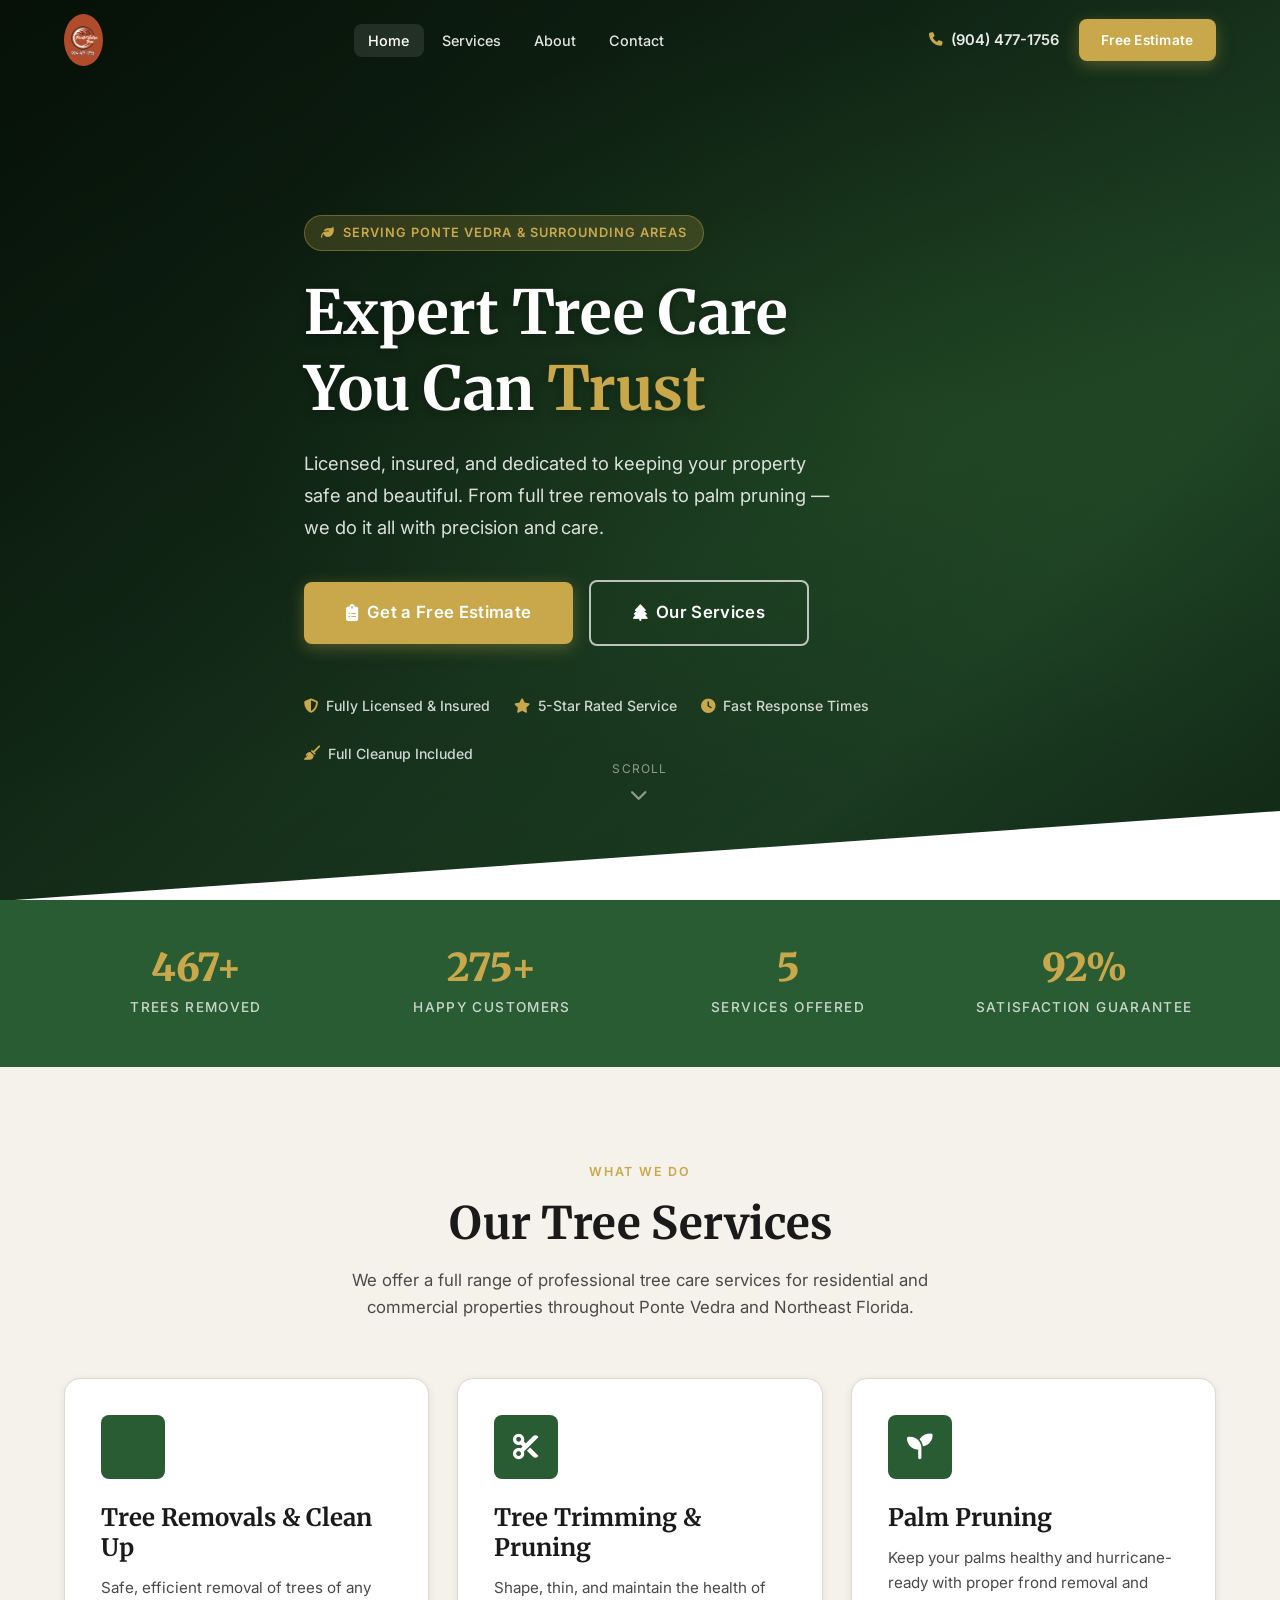
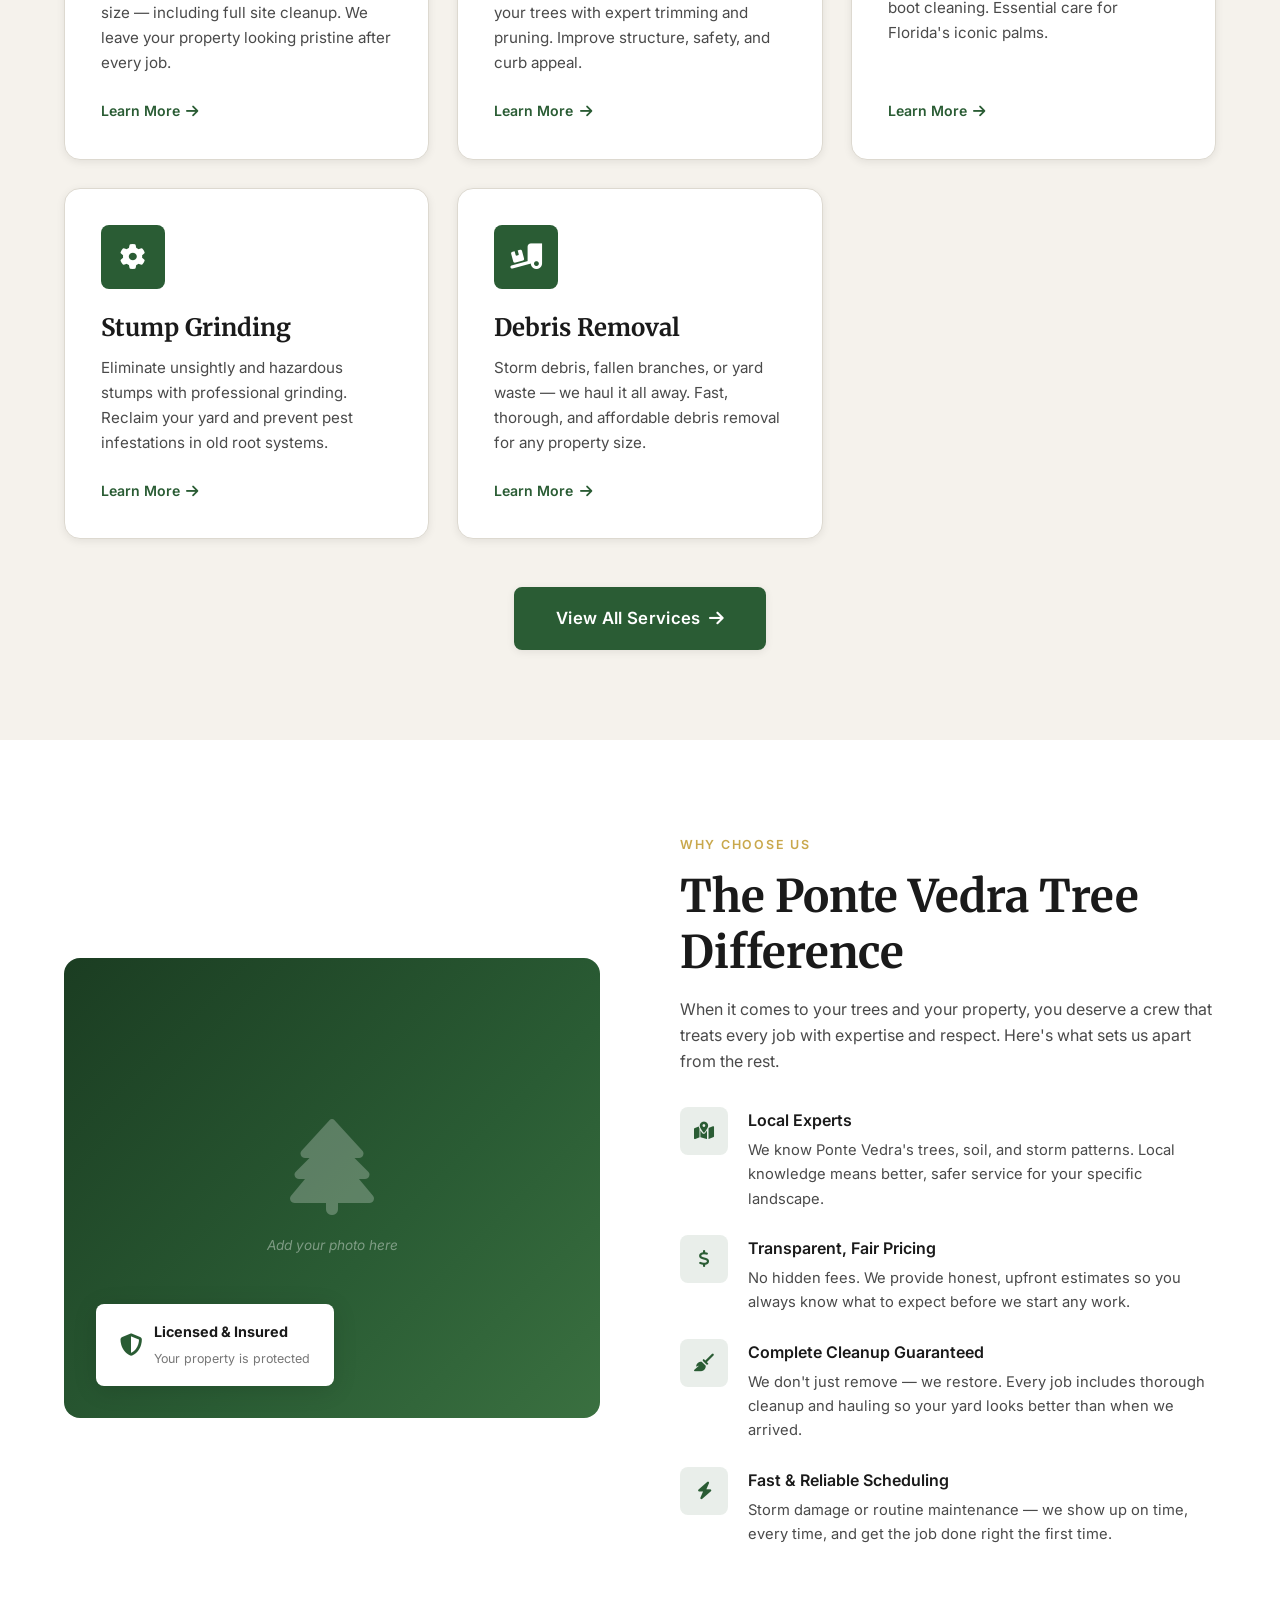
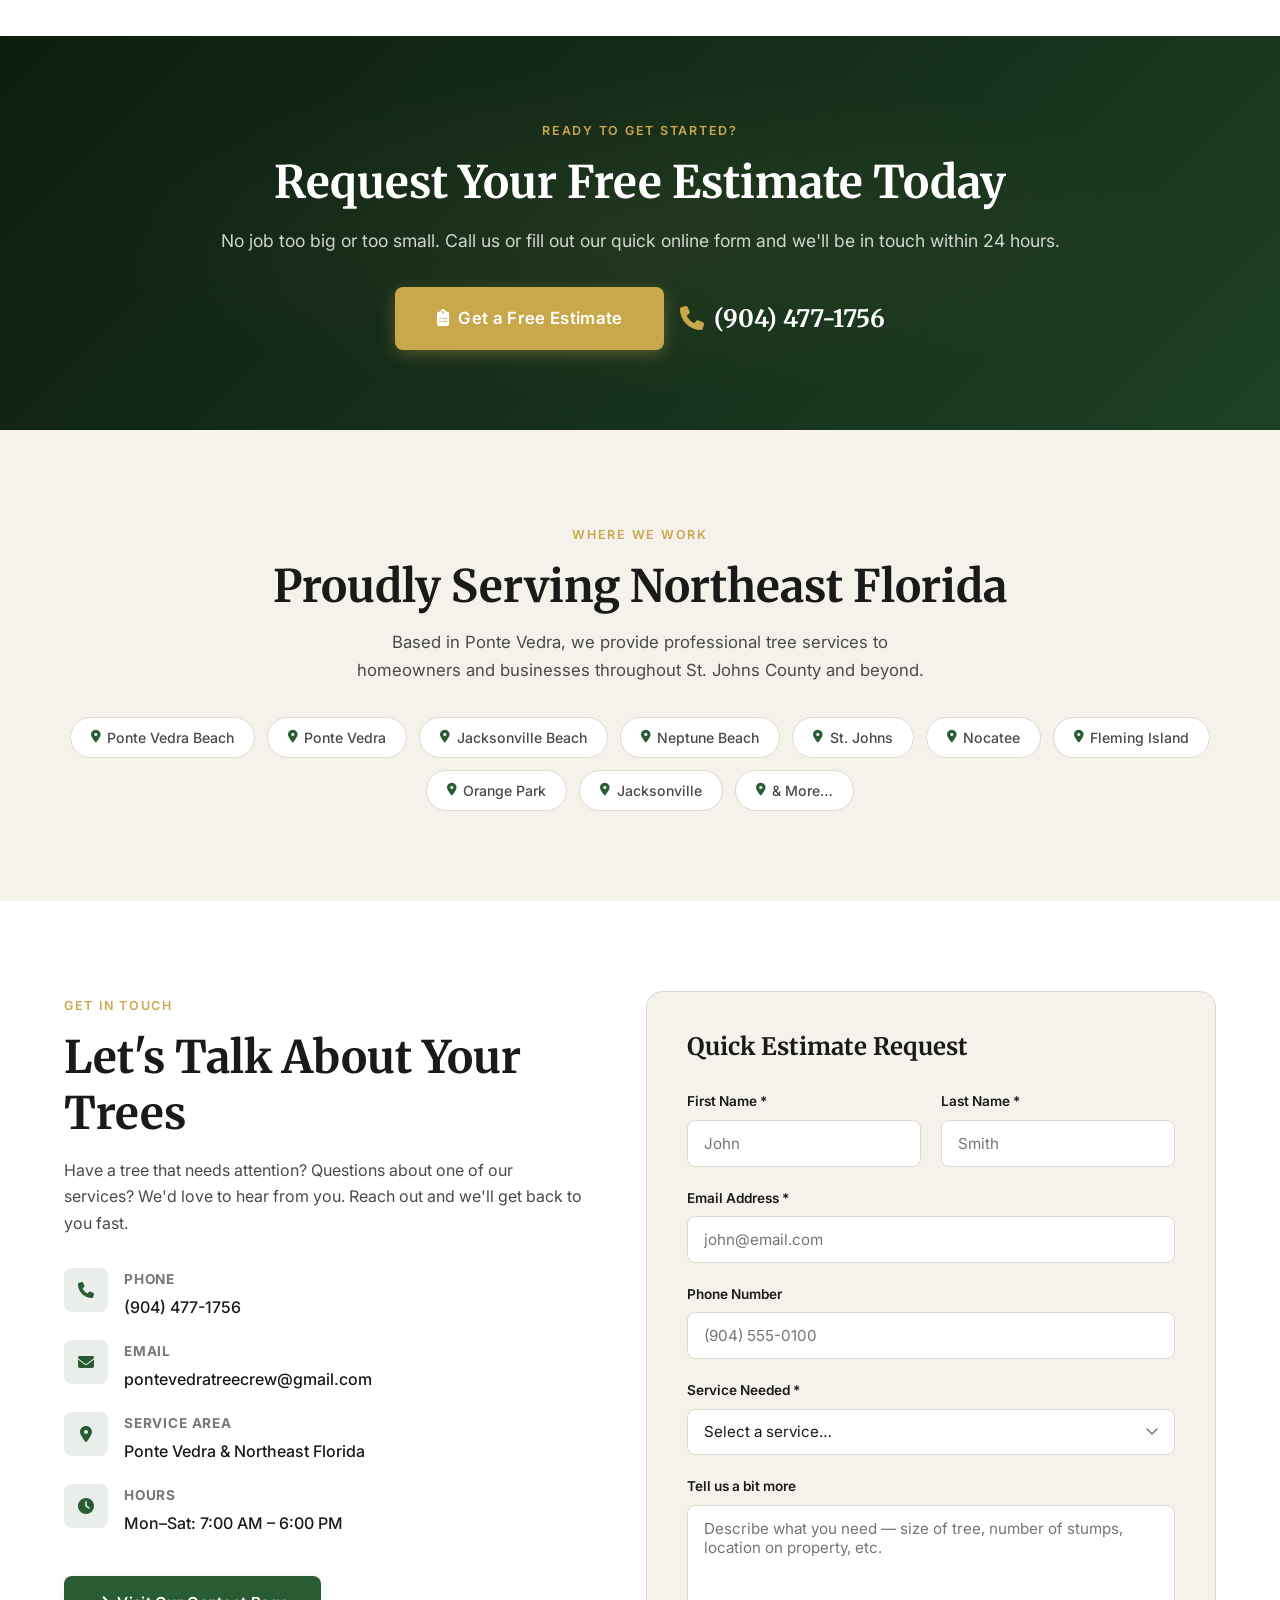
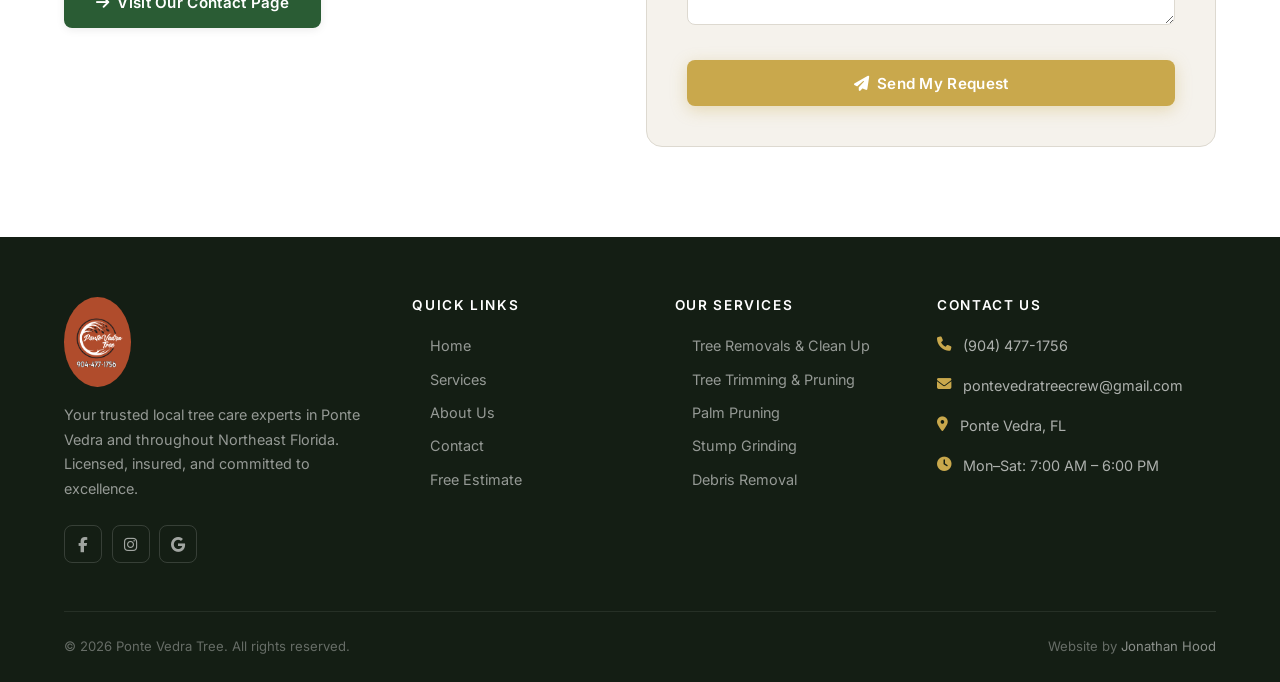
==== commit 39e0e4c4: "Add logo" ====
--- a/index.html
+++ b/index.html
@@ -47,8 +47,7 @@
   <nav class="nav" id="main-nav" aria-label="Main navigation">
     <div class="container nav-inner">
       <a href="index.html" class="nav-logo" aria-label="Ponte Vedra Tree – Home">
-        <span class="logo-main">Ponte Vedra Tree</span>
-        <span class="logo-sub">Professional Tree Services</span>
+        <img src="images/logo.png" alt="Ponte Vedra Tree" class="nav-logo-img" />
       </a>
 
       <ul class="nav-links" role="list">
@@ -432,8 +431,7 @@
       <div class="footer-grid">
         <!-- Brand -->
         <div class="footer-brand">
-          <div class="logo-main">Ponte Vedra Tree</div>
-          <div class="logo-sub">Professional Tree Services</div>
+          <img src="images/logo.png" alt="Ponte Vedra Tree Logo" class="footer-logo-img" />
           <p>Your trusted local tree care experts in Ponte Vedra and throughout Northeast Florida. Licensed, insured, and committed to excellence.</p>
           <div class="footer-social">
             <a href="#" class="social-link" aria-label="Facebook"><i class="fa-brands fa-facebook-f"></i></a>
--- a/css/styles.css
+++ b/css/styles.css
@@ -149,23 +149,25 @@
 }
 .nav-logo {
   display: flex;
-  flex-direction: column;
-  line-height: 1.1;
+  align-items: center;
   flex-shrink: 0;
 }
-.nav-logo .logo-main {
-  font-family: 'Merriweather', serif;
-  font-size: 1.35rem;
-  font-weight: 900;
-  color: #fff;
-  letter-spacing: .01em;
-}
-.nav-logo .logo-sub {
-  font-size: .68rem;
-  font-weight: 500;
-  letter-spacing: .2em;
-  text-transform: uppercase;
-  color: var(--accent);
+.nav-logo-img {
+  height: 52px;
+  width: auto;
+  border-radius: 50%;
+  display: block;
+  transition: transform var(--transition);
+}
+.nav-logo:hover .nav-logo-img {
+  transform: scale(1.05);
+}
+.footer-logo-img {
+  height: 90px;
+  width: auto;
+  border-radius: 50%;
+  margin-bottom: 1rem;
+  display: block;
 }
 .nav-links {
   display: flex;
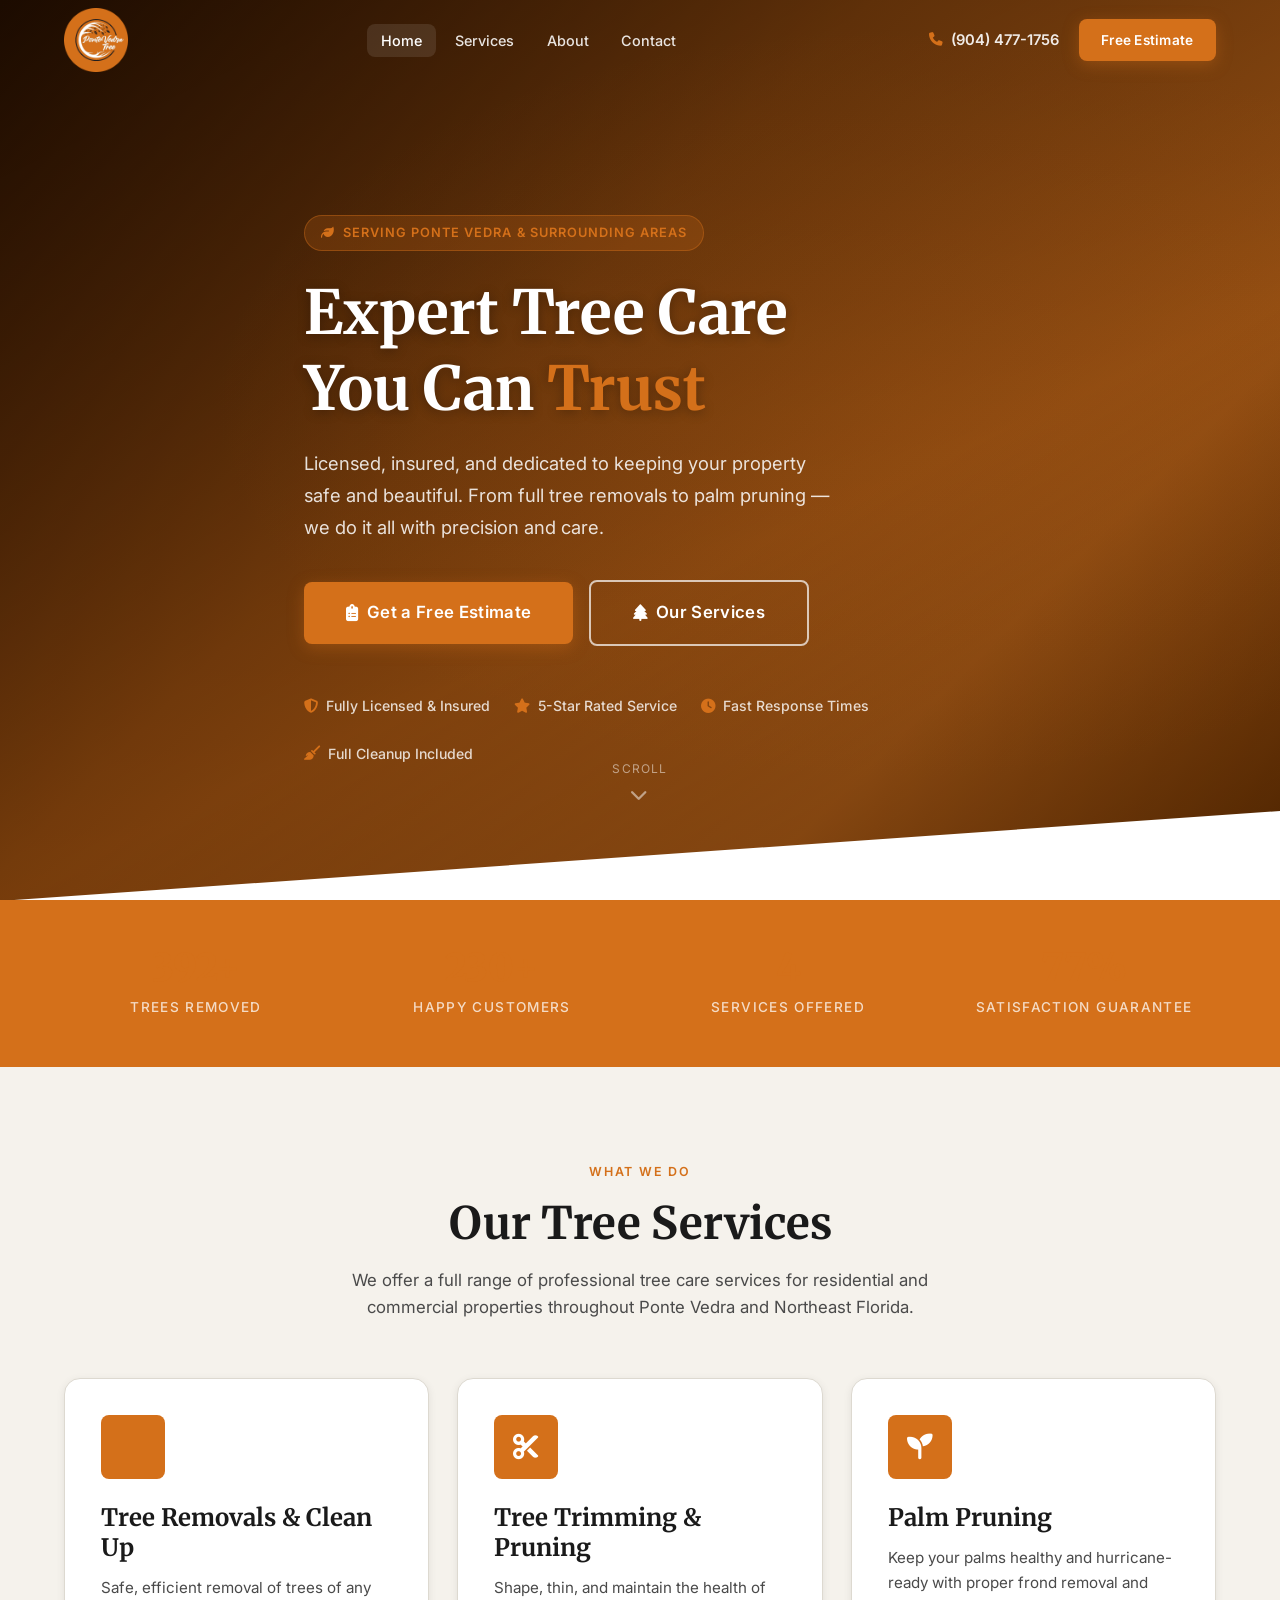
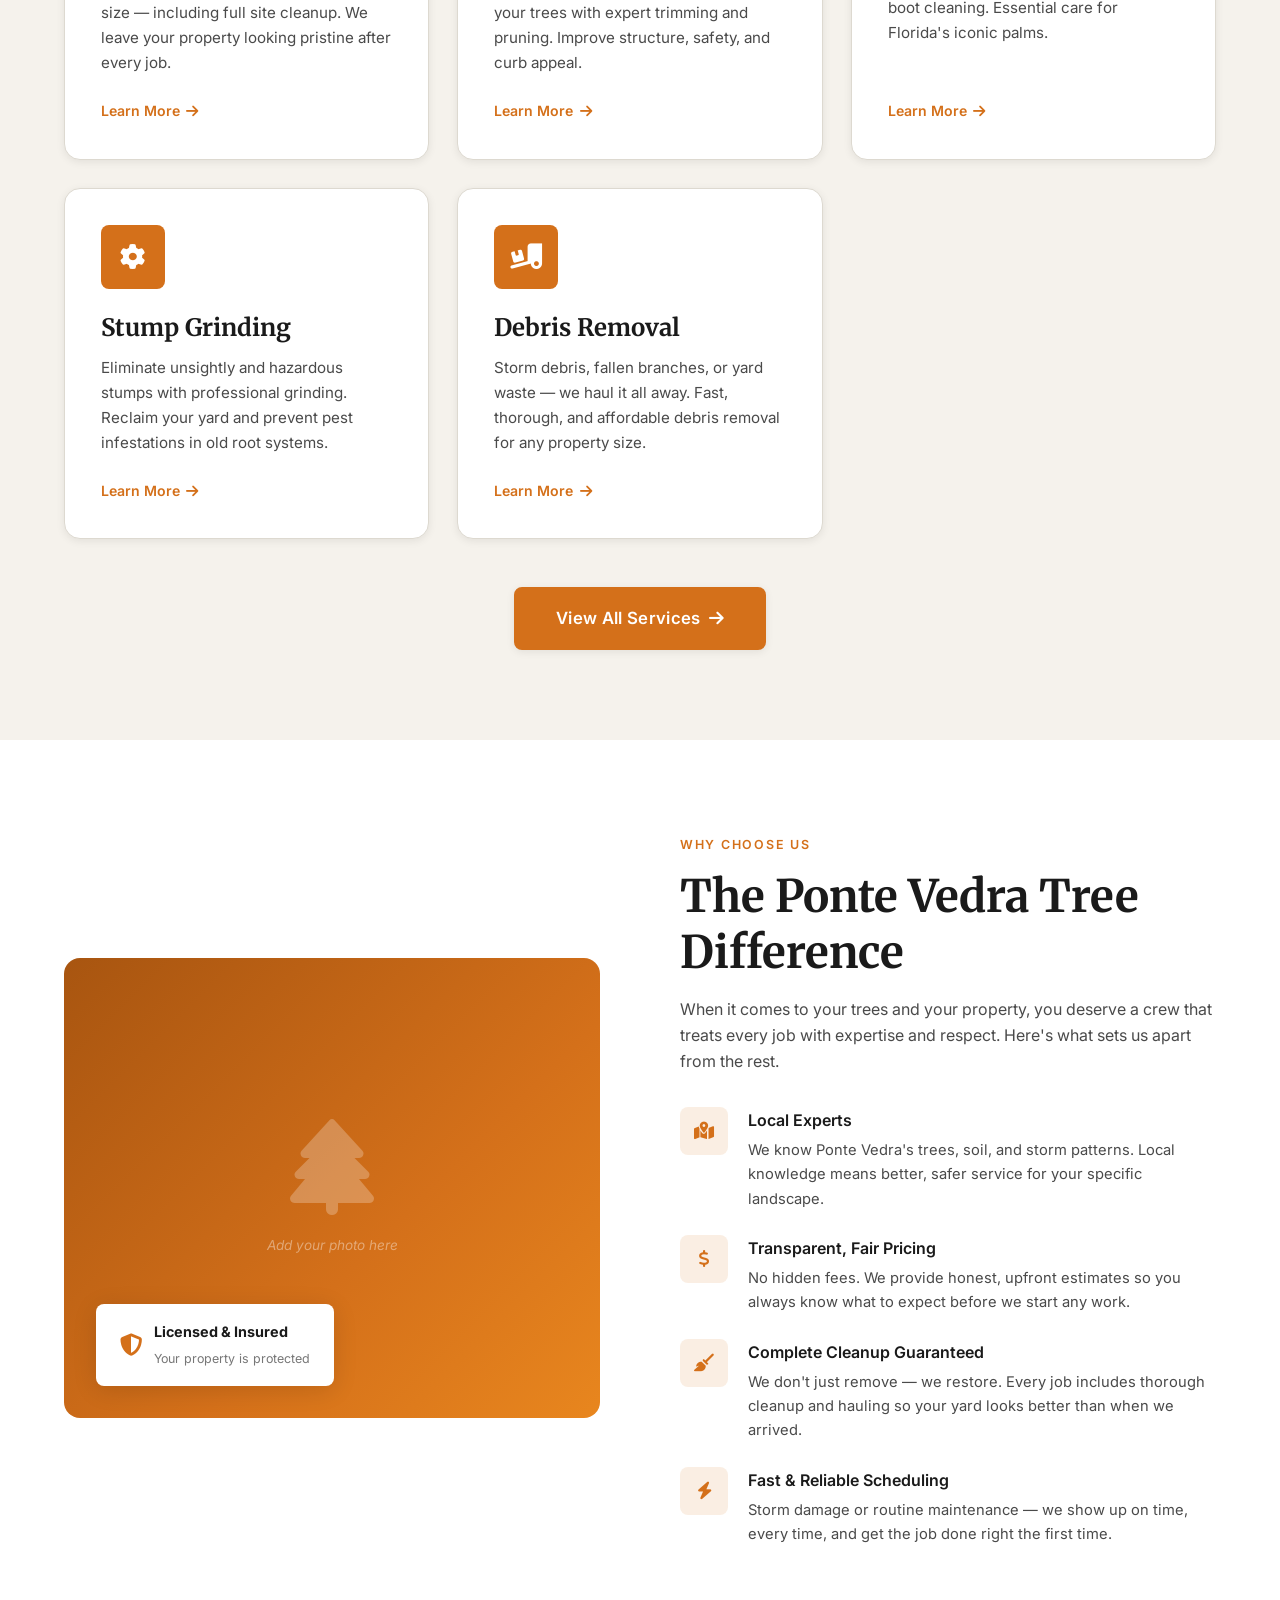
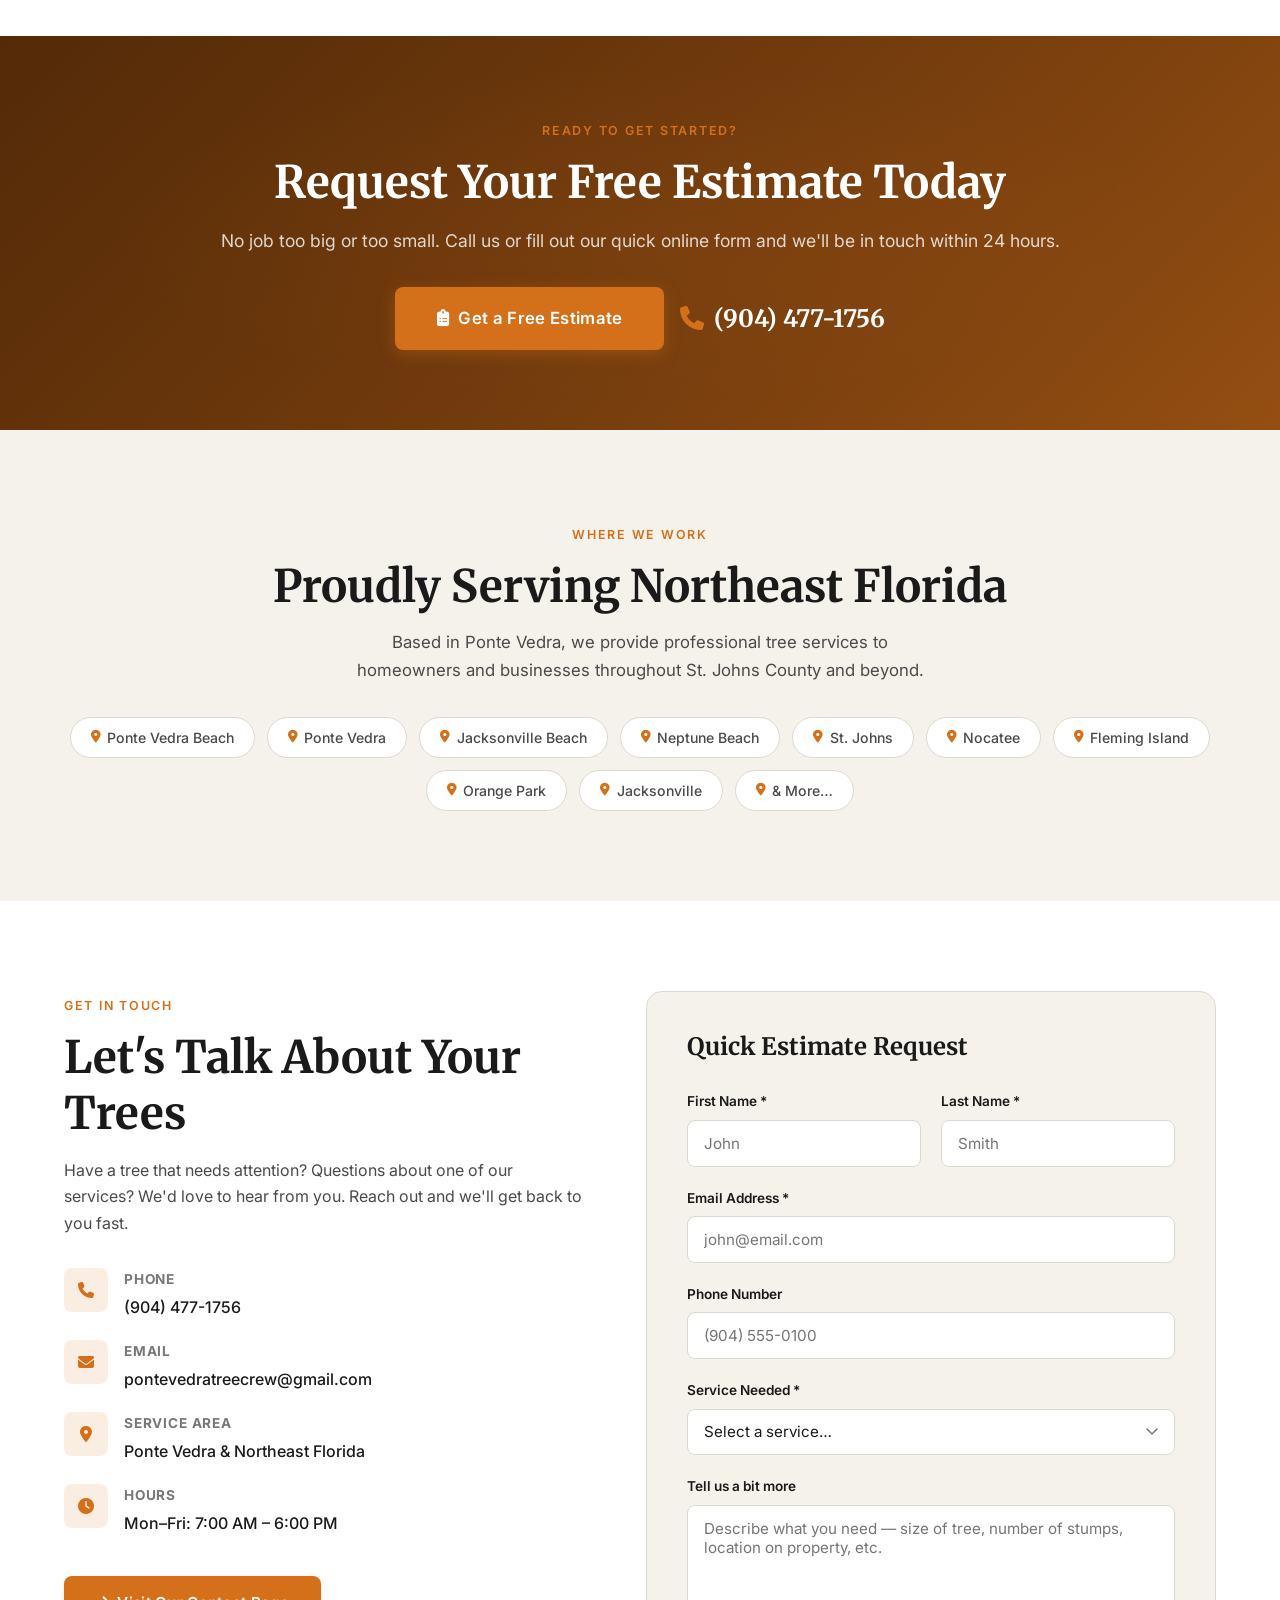
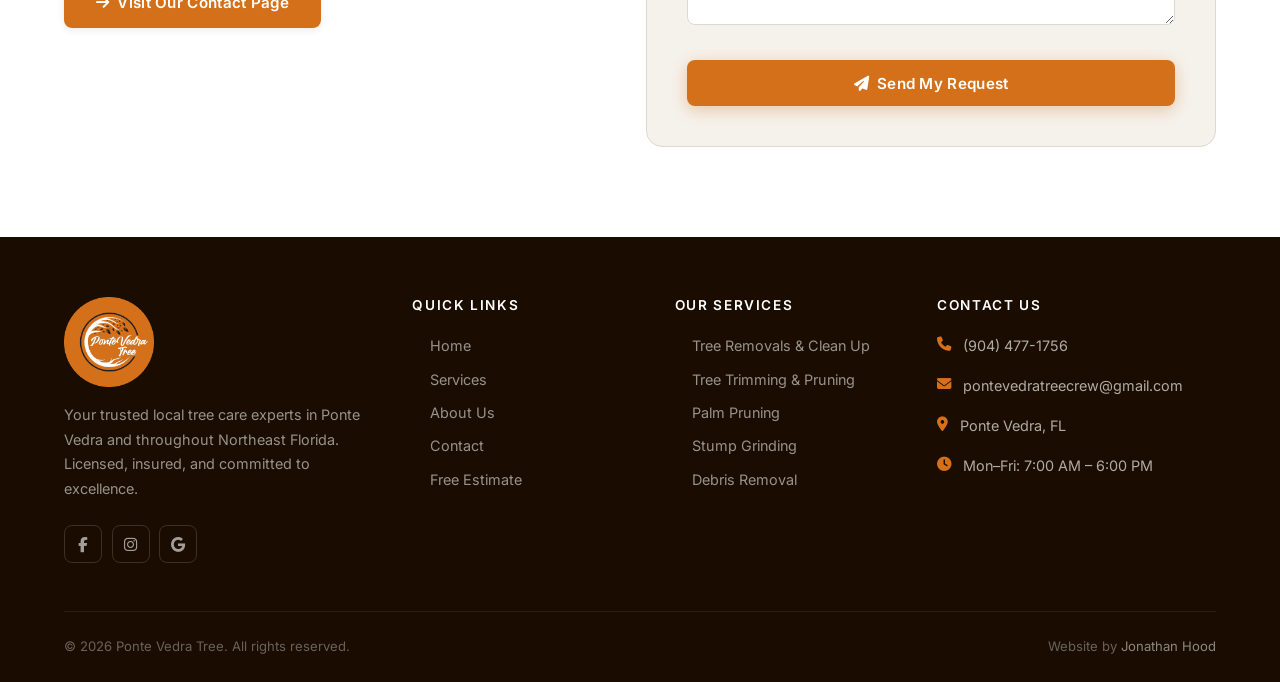
==== commit cacf5760: "Website Color Change and Hours Adjust" ====
--- a/index.html
+++ b/index.html
@@ -361,7 +361,7 @@
               <div class="contact-item-icon"><i class="fa-solid fa-clock"></i></div>
               <div>
                 <strong>Hours</strong>
-                <span>Mon–Sat: 7:00 AM – 6:00 PM</span>
+                <span>Mon–Fri: 7:00 AM – 6:00 PM</span>
               </div>
             </div>
           </div>
@@ -482,7 +482,7 @@
             </li>
             <li class="footer-contact-item">
               <i class="fa-solid fa-clock"></i>
-              <span>Mon–Sat: 7:00 AM – 6:00 PM</span>
+              <span>Mon–Fri: 7:00 AM – 6:00 PM</span>
             </li>
           </ul>
         </div>
--- a/css/styles.css
+++ b/css/styles.css
@@ -4,17 +4,17 @@
 
 /* ── 1. CSS Variables & Reset ─────────────────────────────── */
 :root {
-  --primary:       #2A5C34;
-  --primary-dark:  #1B3D22;
-  --primary-light: #3D8B47;
-  --accent:        #C9A84C;
-  --accent-dark:   #A8893A;
+  --primary:       #D4701A;
+  --primary-dark:  #A85510;
+  --primary-light: #E8861E;
+  --accent:        #D4701A;
+  --accent-dark:   #A85510;
   --text-dark:     #1A1A1A;
   --text-mid:      #4A4A4A;
   --text-light:    #777777;
   --bg-white:      #FFFFFF;
   --bg-off:        #F5F2EC;
-  --bg-dark:       #141E14;
+  --bg-dark:       #1A0D00;
   --border:        #DDD9D0;
   --shadow-sm:     0 2px 8px  rgba(0,0,0,.08);
   --shadow-md:     0 4px 24px rgba(0,0,0,.12);
@@ -60,7 +60,7 @@
   font-weight: 600;
   letter-spacing: .14em;
   text-transform: uppercase;
-  color: var(--accent);
+  color: var(--primary);
   margin-bottom: .75rem;
 }
 .section-heading { margin-bottom: 1rem; }
@@ -99,12 +99,12 @@
 .btn-primary {
   background: var(--accent);
   color: #fff;
-  box-shadow: 0 4px 16px rgba(201,168,76,.35);
+  box-shadow: 0 4px 16px rgba(212,112,26,.35);
 }
 .btn-primary:hover {
   background: var(--accent-dark);
   transform: translateY(-2px);
-  box-shadow: 0 8px 24px rgba(201,168,76,.45);
+  box-shadow: 0 8px 24px rgba(212,112,26,.45);
 }
 .btn-outline-white {
   border: 2px solid rgba(255,255,255,.7);
@@ -153,9 +153,9 @@
   flex-shrink: 0;
 }
 .nav-logo-img {
-  height: 52px;
-  width: auto;
-  border-radius: 50%;
+  height: 64px;
+  width: 64px;
+  object-fit: contain;
   display: block;
   transition: transform var(--transition);
 }
@@ -164,8 +164,8 @@
 }
 .footer-logo-img {
   height: 90px;
-  width: auto;
-  border-radius: 50%;
+  width: 90px;
+  object-fit: contain;
   margin-bottom: 1rem;
   display: block;
 }
@@ -261,7 +261,7 @@
   /* Replace the background below with: background-image: url('images/hero.jpg'); background-size: cover; background-position: center; */
   background:
     linear-gradient(155deg, rgba(0,0,0,.55) 0%, rgba(0,0,0,.3) 60%, rgba(0,0,0,.45) 100%),
-    linear-gradient(135deg, #0d2410 0%, #1B3D22 40%, #2A5C34 75%, #1e4828 100%);
+    linear-gradient(135deg, #3D1800 0%, #A85510 40%, #D4701A 75%, #8B4000 100%);
   overflow: hidden;
 }
 /* Subtle organic shape overlay */
@@ -269,7 +269,7 @@
   content: '';
   position: absolute;
   top: 0; left: 0; right: 0; bottom: 0;
-  background: radial-gradient(ellipse at 70% 45%, rgba(74,158,63,.12) 0%, transparent 55%);
+  background: radial-gradient(ellipse at 70% 45%, rgba(212,112,26,.08) 0%, transparent 55%);
   pointer-events: none;
 }
 /* Diagonal bottom cut */
@@ -291,8 +291,8 @@
   display: inline-flex;
   align-items: center;
   gap: .5rem;
-  background: rgba(201,168,76,.2);
-  border: 1px solid rgba(201,168,76,.4);
+  background: rgba(212,112,26,.2);
+  border: 1px solid rgba(212,112,26,.4);
   color: var(--accent);
   padding: .4rem 1rem;
   border-radius: 999px;
@@ -437,7 +437,7 @@
   overflow: hidden;
   min-height: 460px;
   background:
-    linear-gradient(135deg, #1B3D22 0%, #2A5C34 60%, #3a7040 100%);
+    linear-gradient(135deg, #A85510 0%, #D4701A 60%, #E8861E 100%);
   display: flex;
   align-items: center;
   justify-content: center;
@@ -477,7 +477,7 @@
   width: 48px;
   height: 48px;
   border-radius: var(--radius);
-  background: rgba(42,92,52,.1);
+  background: rgba(212,112,26,.12);
   display: flex;
   align-items: center;
   justify-content: center;
@@ -494,7 +494,7 @@
 .cta-banner {
   background:
     linear-gradient(135deg, rgba(0,0,0,.5), rgba(0,0,0,.3)),
-    linear-gradient(135deg, #1B3D22, #2A5C34);
+    linear-gradient(135deg, #A85510, #D4701A);
   /* Replace with: background-image: url('images/cta-bg.jpg'); */
   padding: 80px 0;
   text-align: center;
@@ -505,7 +505,7 @@
   content: '';
   position: absolute;
   inset: 0;
-  background: radial-gradient(ellipse at 50% 50%, rgba(201,168,76,.08) 0%, transparent 60%);
+  background: radial-gradient(ellipse at 50% 50%, rgba(212,112,26,.08) 0%, transparent 60%);
 }
 .cta-banner .container { position: relative; z-index: 1; }
 .cta-banner h2 { color: #fff; margin-bottom: 1rem; }
@@ -547,7 +547,7 @@
   gap: .4rem;
 }
 .area-tag i { color: var(--primary); font-size: .8rem; }
-.area-tag:hover { border-color: var(--primary); color: var(--primary); background: rgba(42,92,52,.05); }
+.area-tag:hover { border-color: var(--primary); color: var(--primary); background: rgba(212,112,26,.05); }
 
 /* ── 12. Contact Section ──────────────────────────────────── */
 .contact-section { background: var(--bg-white); }
@@ -569,7 +569,7 @@
   width: 44px;
   height: 44px;
   border-radius: var(--radius);
-  background: rgba(42,92,52,.1);
+  background: rgba(212,112,26,.12);
   display: flex;
   align-items: center;
   justify-content: center;
@@ -600,7 +600,7 @@
 }
 input:focus, select:focus, textarea:focus {
   border-color: var(--primary);
-  box-shadow: 0 0 0 3px rgba(42,92,52,.1);
+  box-shadow: 0 0 0 3px rgba(212,112,26,.1);
 }
 textarea { resize: vertical; min-height: 120px; }
 select { appearance: none; background-image: url("data:image/svg+xml,%3Csvg xmlns='http://www.w3.org/2000/svg' width='12' height='8' viewBox='0 0 12 8'%3E%3Cpath d='M1 1l5 5 5-5' stroke='%23777' stroke-width='1.5' fill='none' stroke-linecap='round'/%3E%3C/svg%3E"); background-repeat: no-repeat; background-position: right 1rem center; padding-right: 2.5rem; }
@@ -617,7 +617,7 @@
 .page-hero {
   background:
     linear-gradient(155deg, rgba(0,0,0,.6), rgba(0,0,0,.35)),
-    linear-gradient(135deg, #0d2410 0%, #1B3D22 50%, #2A5C34 100%);
+    linear-gradient(135deg, #3D1800 0%, #A85510 50%, #D4701A 100%);
   padding: calc(var(--nav-h) + 60px) 0 70px;
   text-align: center;
   position: relative;
@@ -664,7 +664,7 @@
   border-radius: var(--radius-lg);
   overflow: hidden;
   min-height: 380px;
-  background: linear-gradient(135deg, #1B3D22, #2A5C34);
+  background: linear-gradient(135deg, #A85510, #D4701A);
   display: flex;
   align-items: center;
   justify-content: center;
@@ -703,7 +703,7 @@
   border-radius: var(--radius-lg);
   overflow: hidden;
   min-height: 480px;
-  background: linear-gradient(135deg, #1B3D22, #3D8B47);
+  background: linear-gradient(135deg, #A85510, #E8861E);
   display: flex;
   align-items: center;
   justify-content: center;
@@ -728,7 +728,7 @@
   width: 72px;
   height: 72px;
   border-radius: 50%;
-  background: rgba(42,92,52,.1);
+  background: rgba(212,112,26,.12);
   display: flex;
   align-items: center;
   justify-content: center;
@@ -752,8 +752,6 @@
   padding-bottom: 3rem;
   border-bottom: 1px solid rgba(255,255,255,.08);
 }
-.footer-brand .logo-main { font-family: 'Merriweather', serif; font-size: 1.3rem; font-weight: 900; color: #fff; }
-.footer-brand .logo-sub  { font-size: .65rem; font-weight: 500; letter-spacing: .2em; text-transform: uppercase; color: var(--accent); }
 .footer-brand p { font-size: .9rem; color: rgba(255,255,255,.55); margin-top: 1rem; line-height: 1.7; }
 .footer-social { display: flex; gap: .6rem; margin-top: 1.5rem; }
 .social-link {
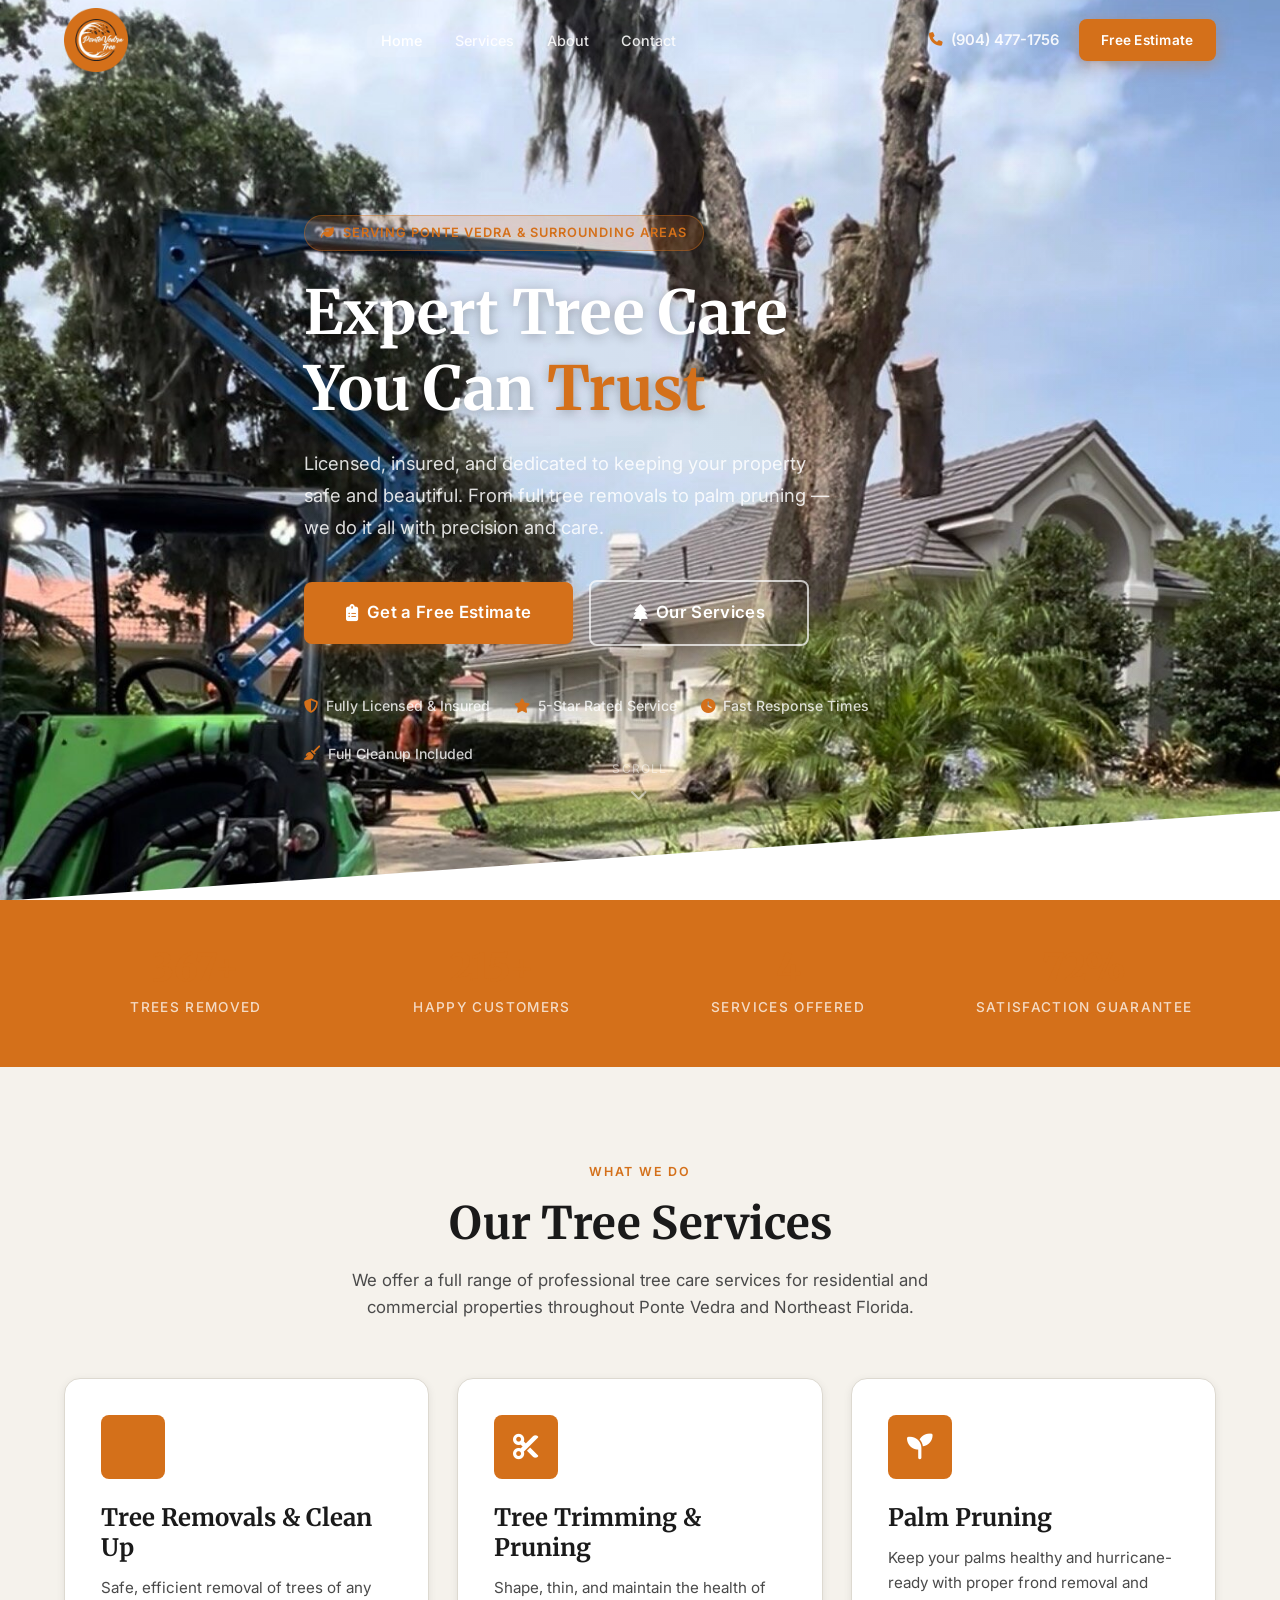
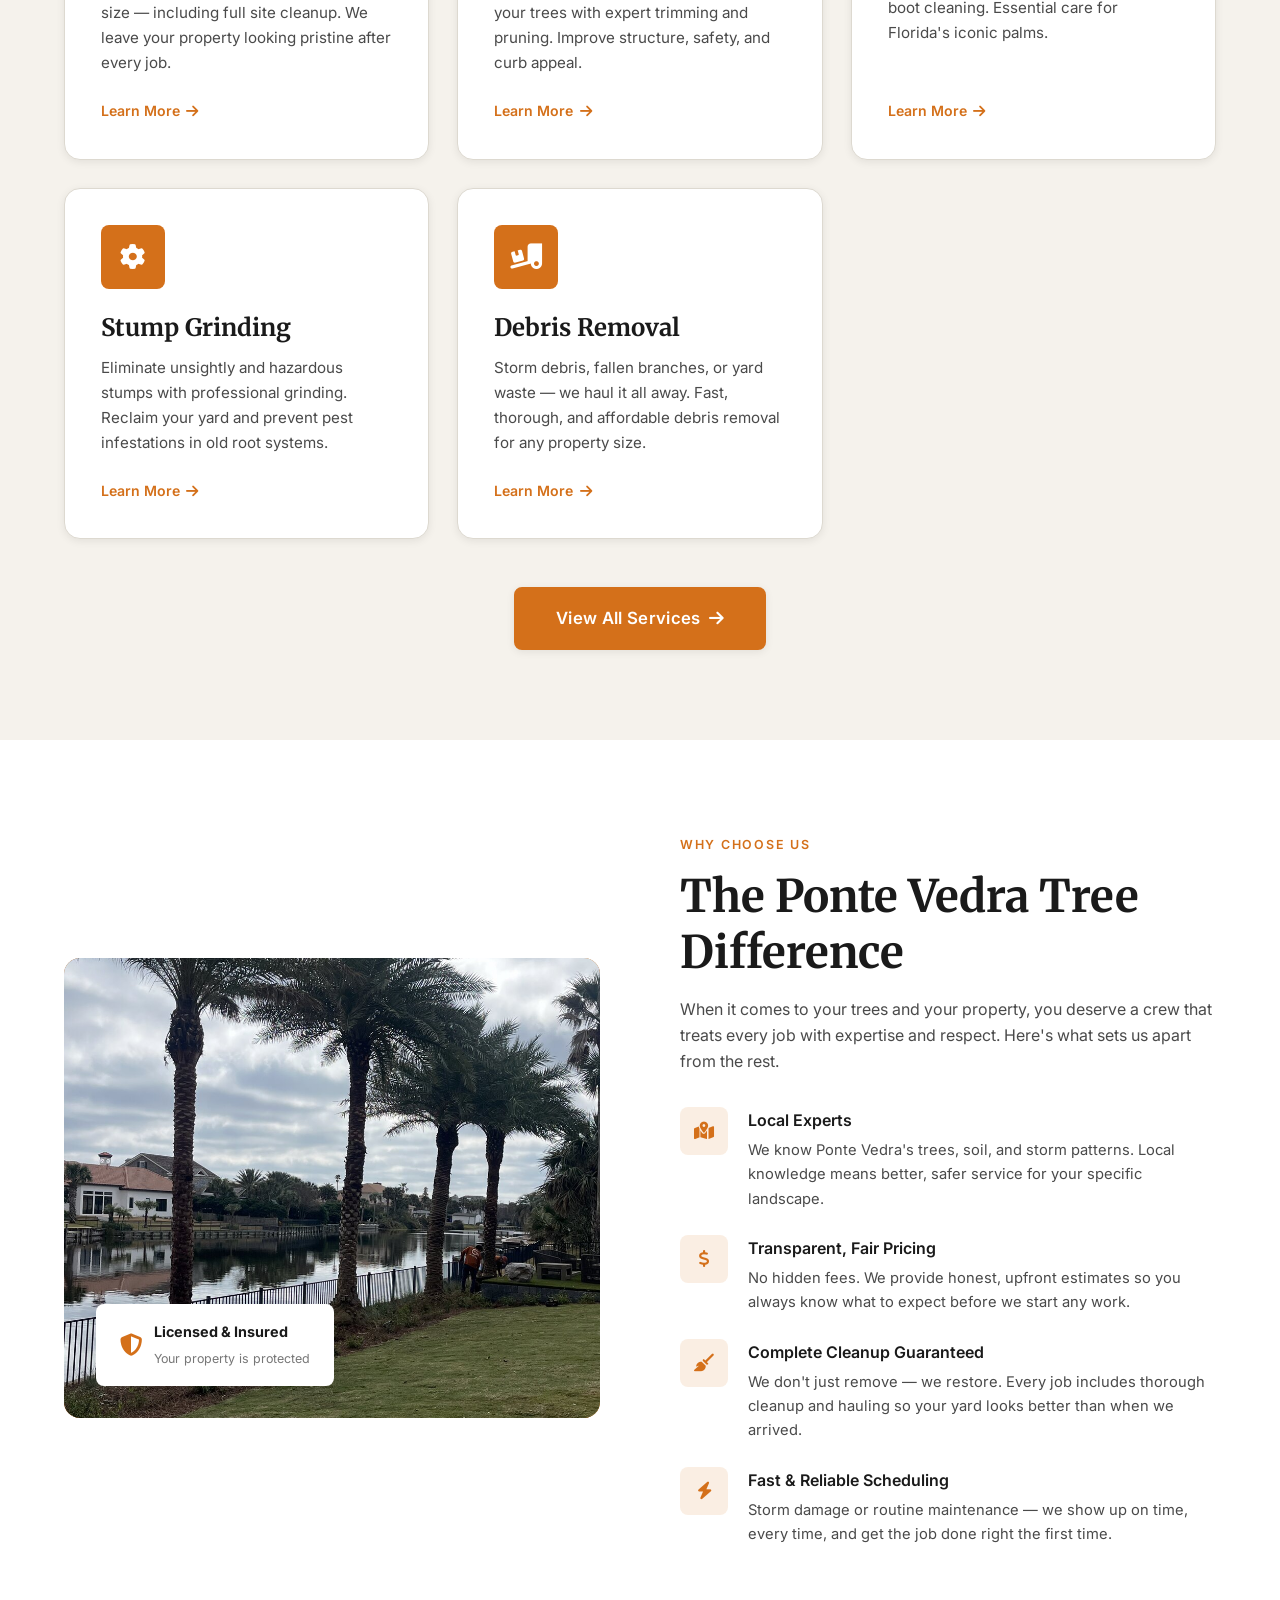
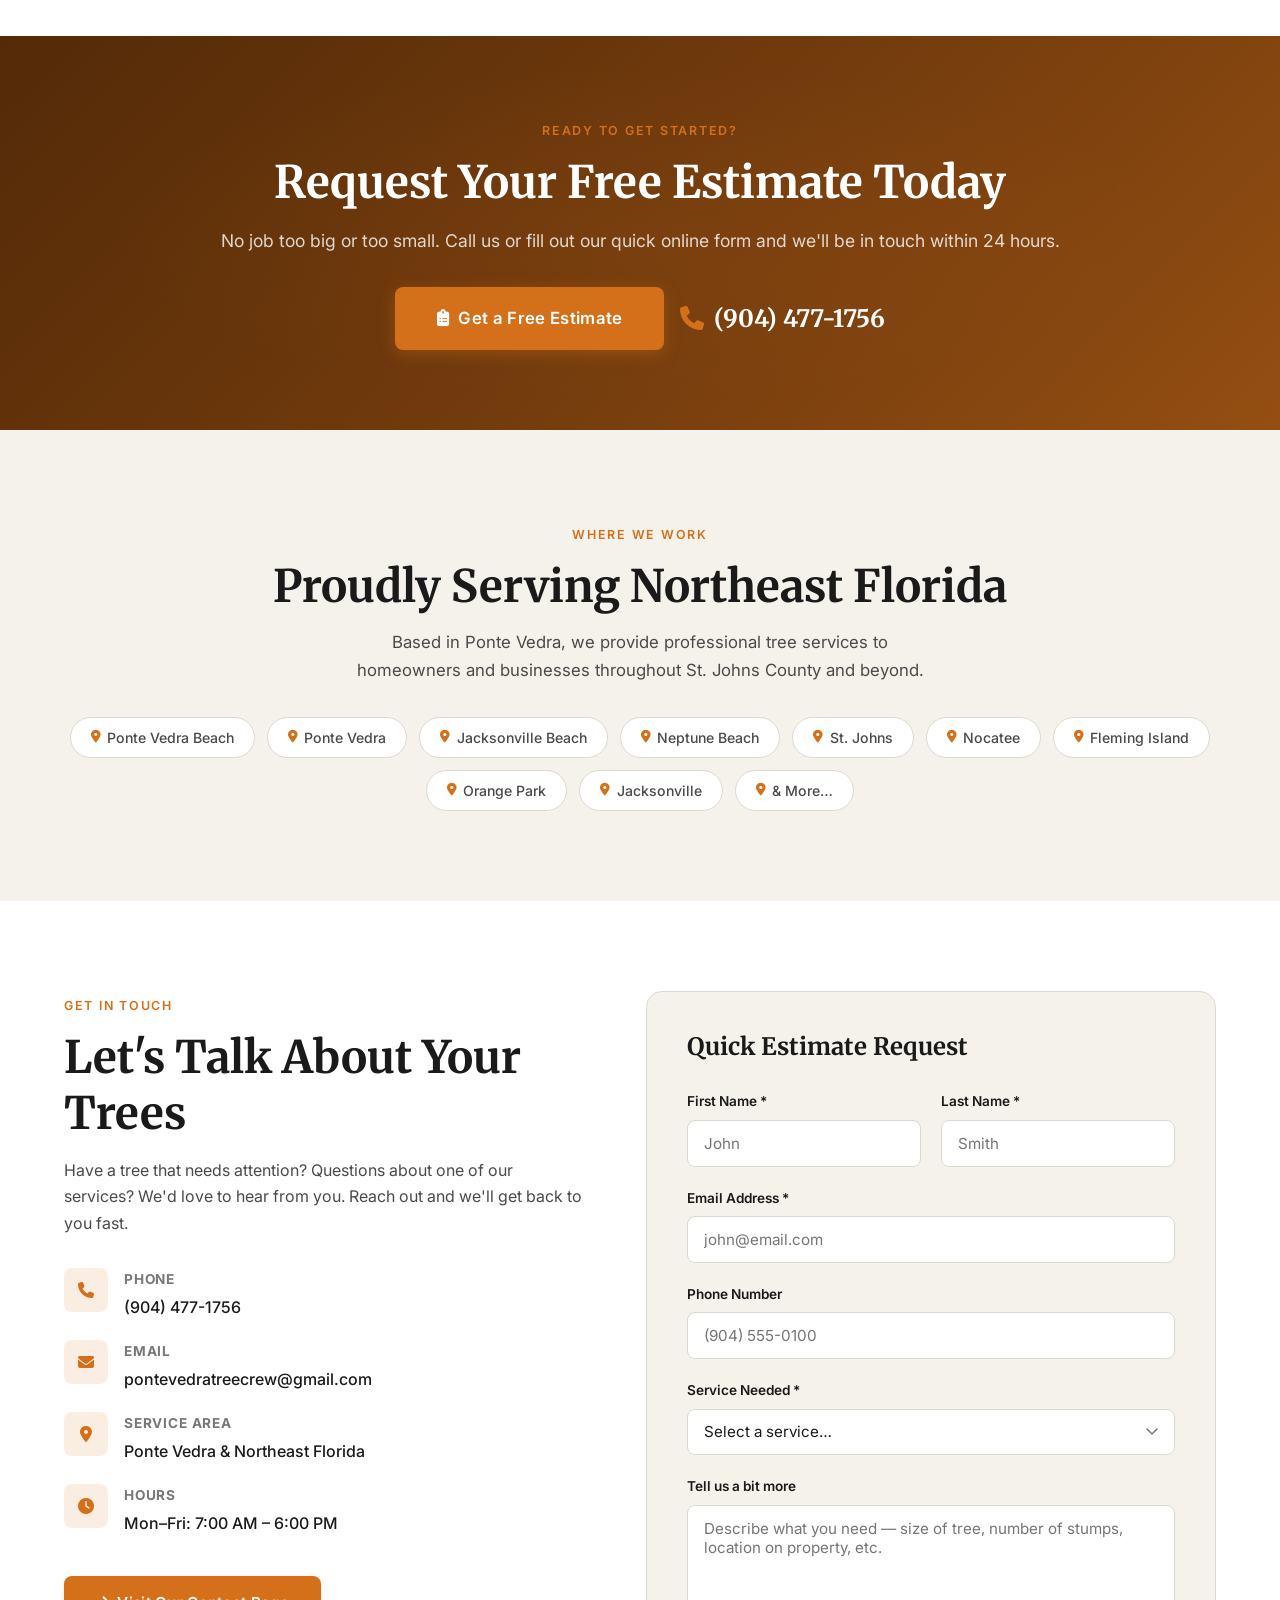
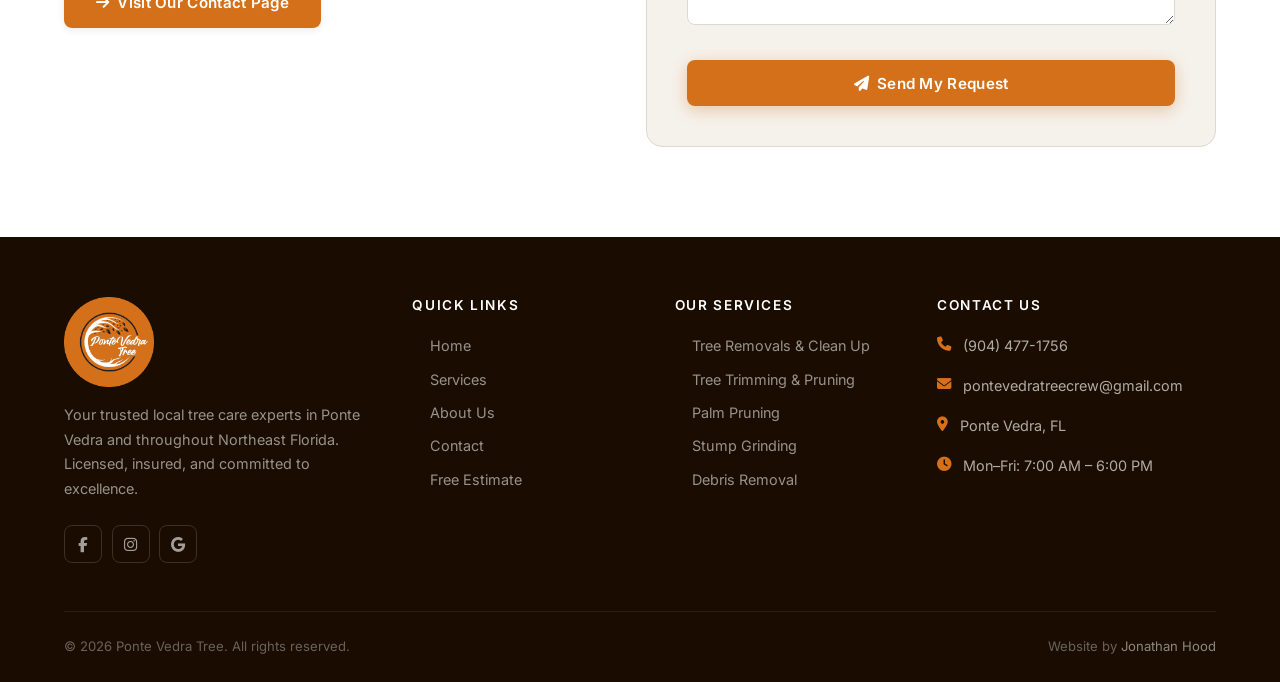
==== commit 09e9d1c5: "Photo Upload 1" ====
--- a/index.html
+++ b/index.html
@@ -83,7 +83,7 @@
 
   <main>
     <!-- ===== HERO ===== -->
-    <section class="hero" aria-label="Hero">
+    <section class="hero" aria-label="Hero" style="background-image: url('images/tree-removal-3.jpg'); background-size: cover; background-position: center;">
       <div class="container hero-content">
         <div class="hero-badge fade-up">
           <i class="fa-solid fa-leaf"></i>
@@ -228,11 +228,7 @@
       <div class="container why-inner">
         <!-- Visual side -->
         <div class="why-visual fade-up">
-          <!-- Replace this div with an <img> tag when photos are available -->
-          <div class="why-visual-placeholder">
-            <i class="fa-solid fa-tree" style="font-size:6rem;color:rgba(255,255,255,.25);display:block;margin-bottom:1rem"></i>
-            <span style="font-size:.85rem;font-style:italic;color:rgba(255,255,255,.4)">Add your photo here</span>
-          </div>
+          <img src="images/palm-pruning-4.jpg" alt="Ponte Vedra Tree crew at work" style="width:100%;height:100%;object-fit:cover;position:absolute;top:0;left:0;" />
           <div class="why-badge">
             <i class="fa-solid fa-shield-halved"></i>
             <div>
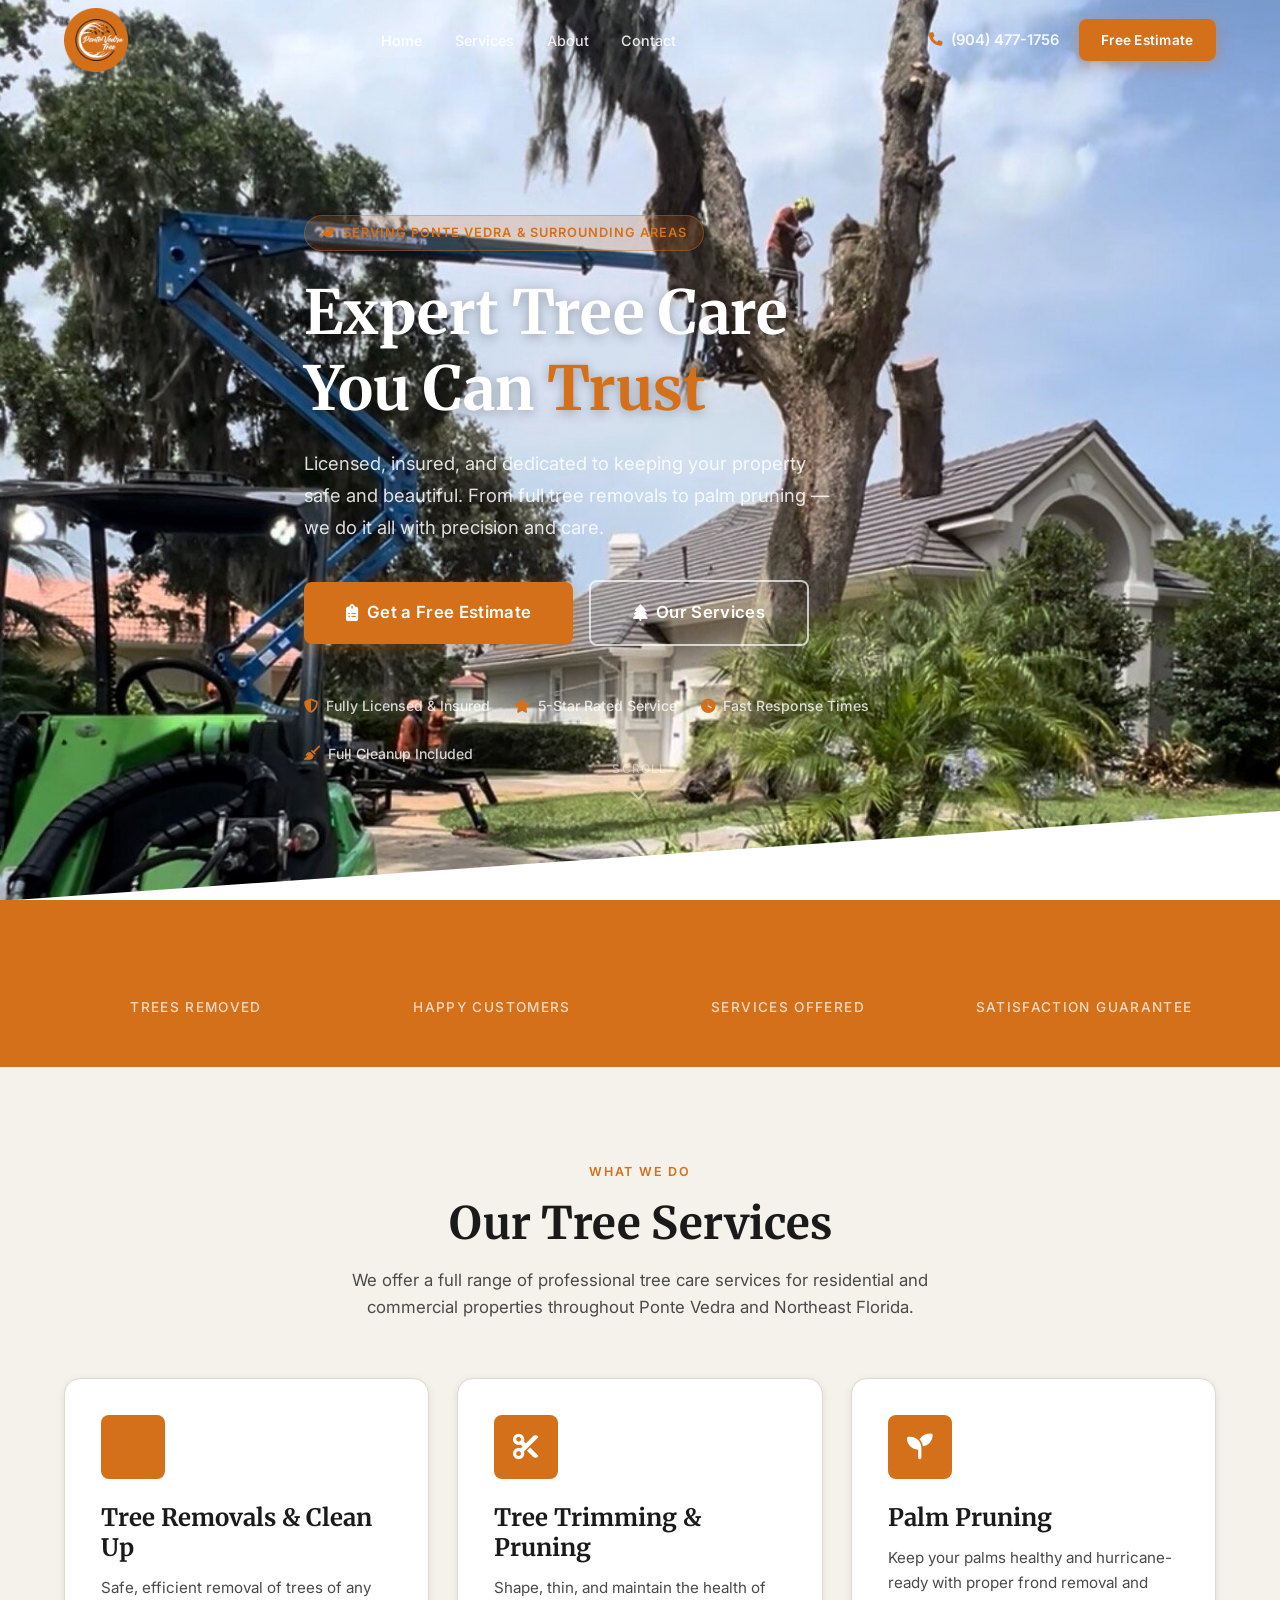
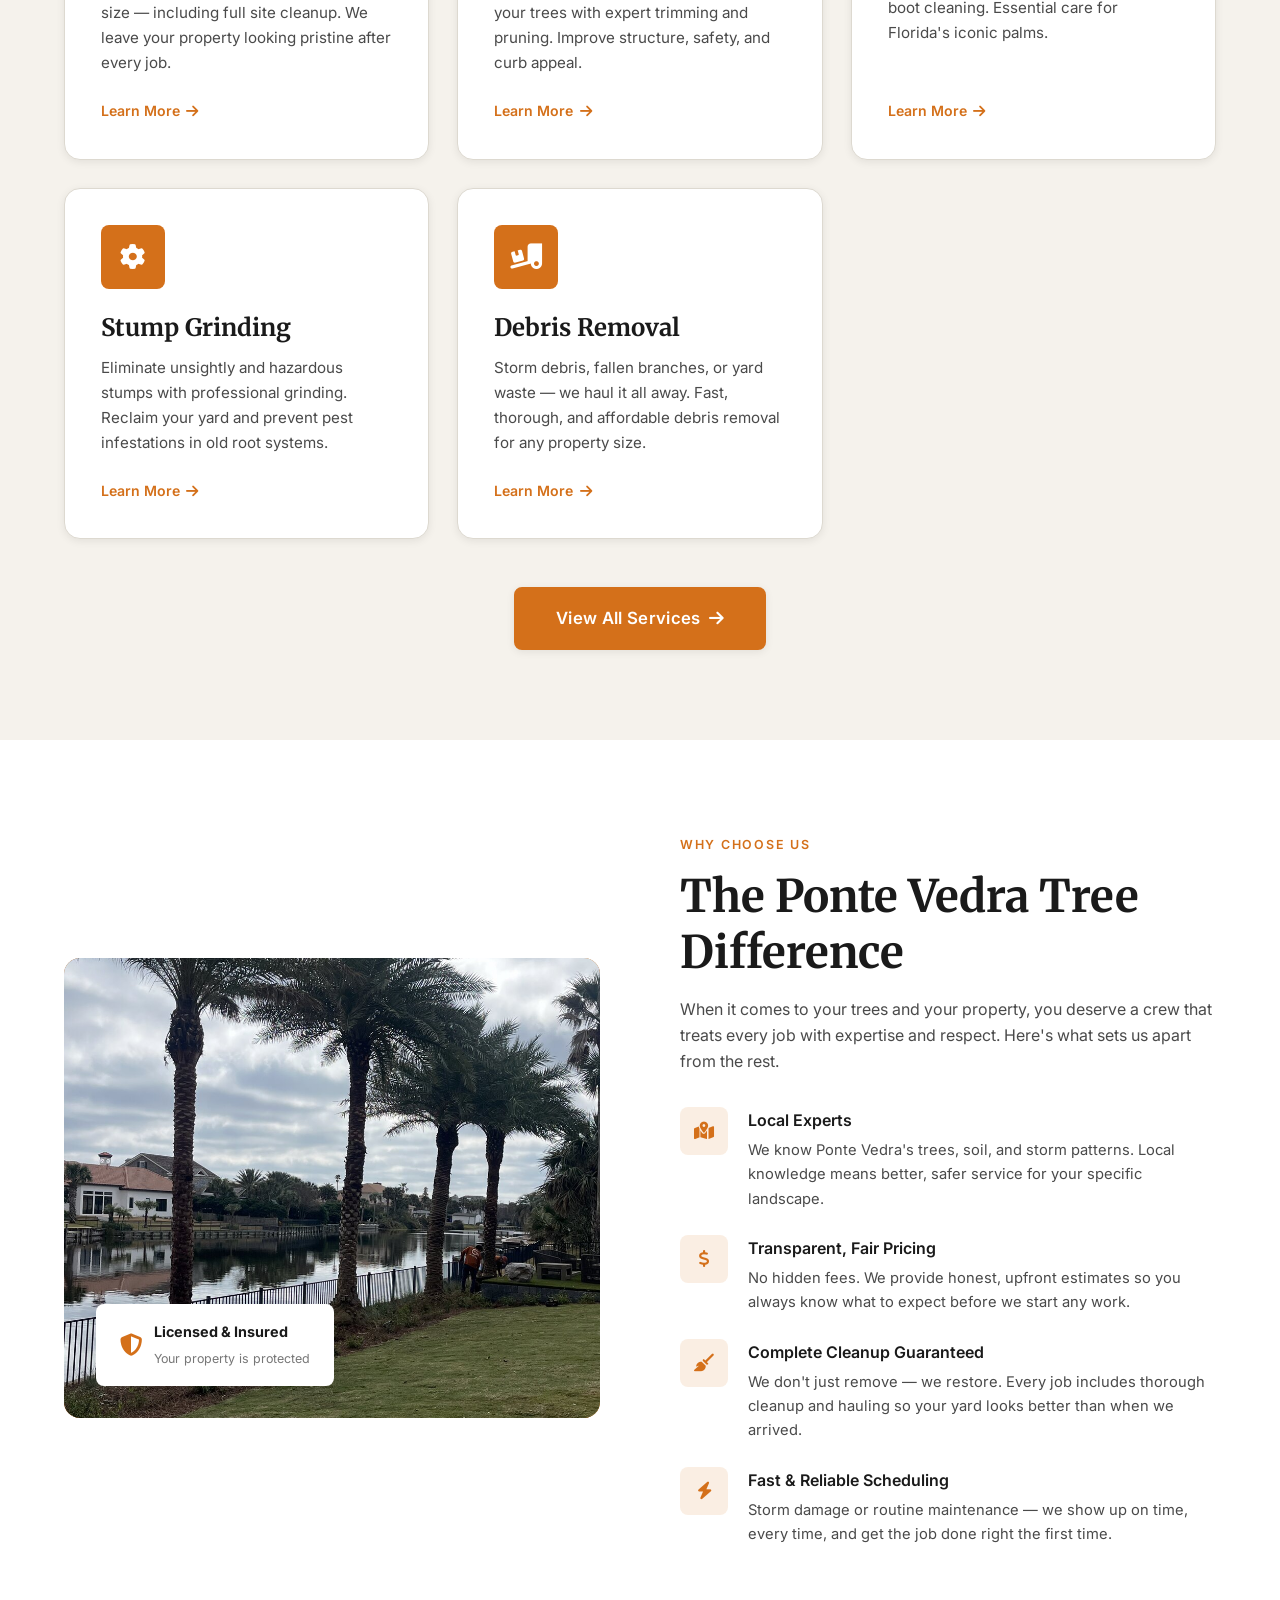
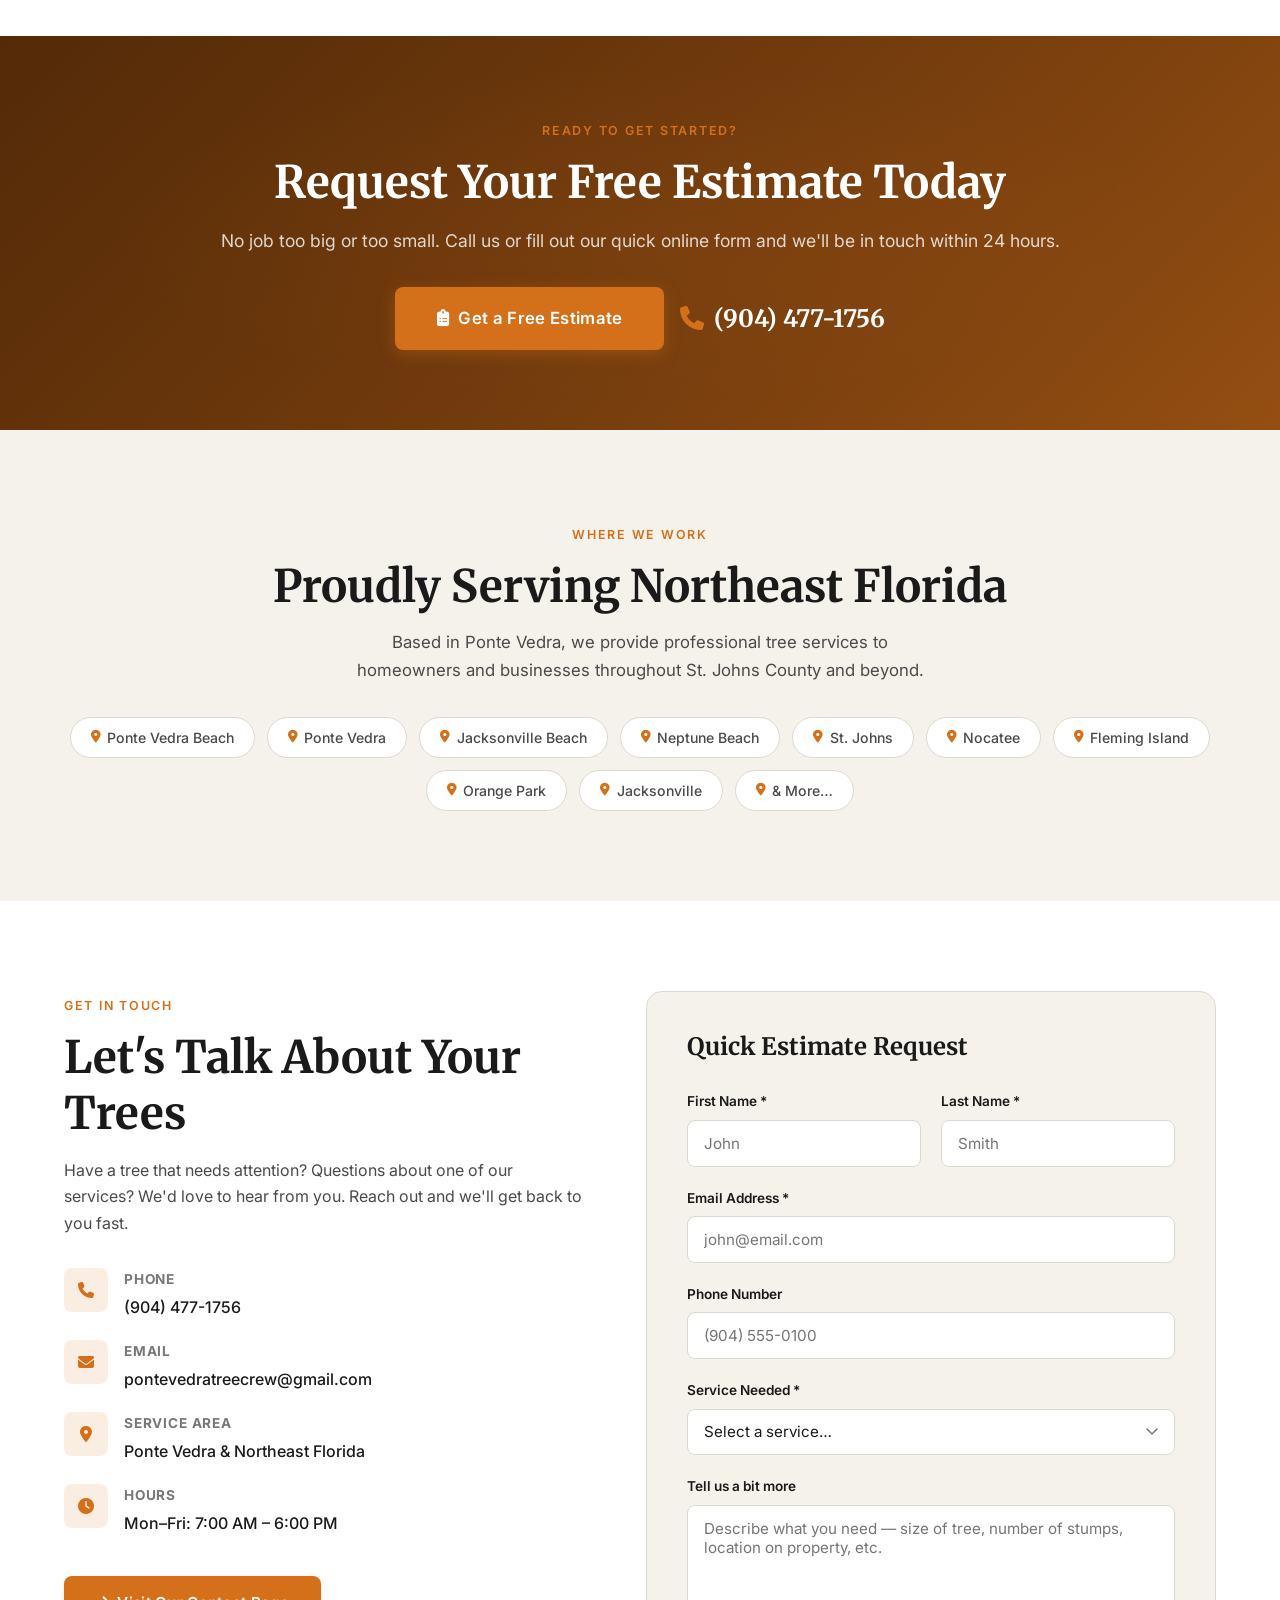
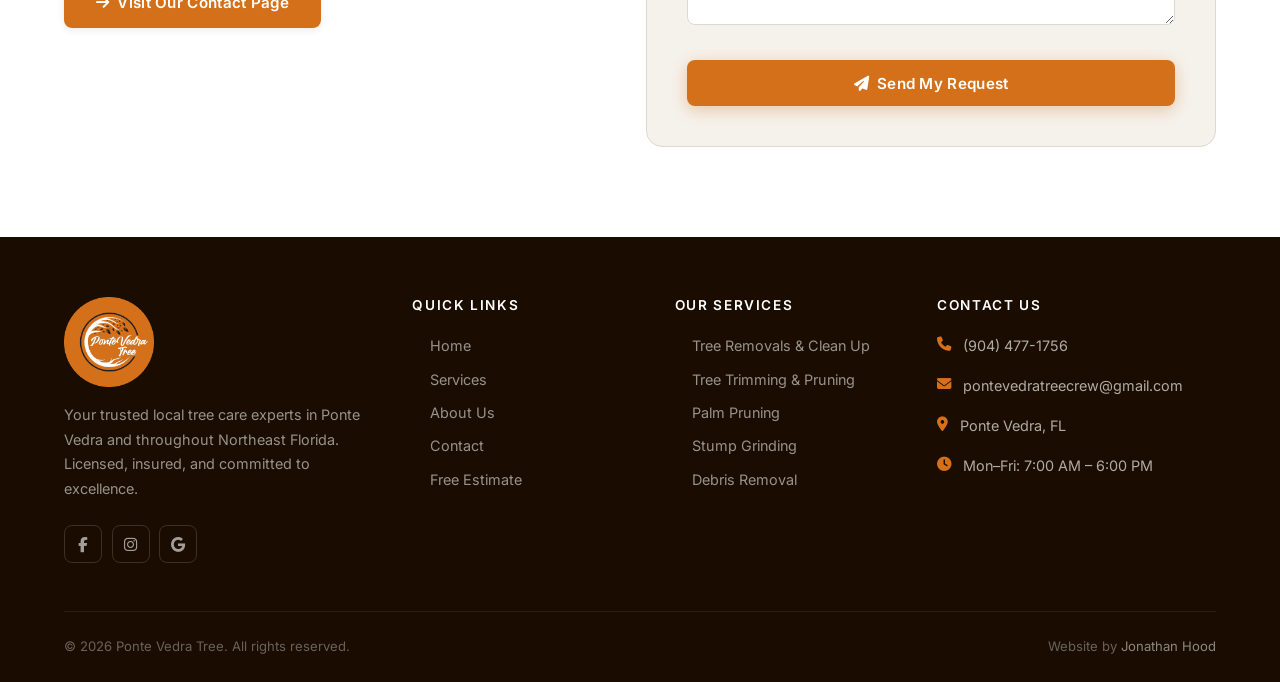
==== commit f8a3cdb5: "Photo adjustment" ====
--- a/index.html
+++ b/index.html
@@ -499,3 +499,4 @@
   <script src="js/main.js"></script>
 </body>
 </html>
+
--- a/css/styles.css
+++ b/css/styles.css
@@ -668,7 +668,15 @@
   display: flex;
   align-items: center;
   justify-content: center;
-  /* Replace with: background-image: url('images/[service].jpg'); background-size: cover; */
+  position: relative;
+}
+.service-detail-visual img {
+  position: absolute;
+  top: 0; left: 0;
+  width: 100%;
+  height: 100%;
+  object-fit: cover;
+  display: block;
 }
 .service-placeholder-icon { text-align: center; color: rgba(255,255,255,.5); }
 .service-placeholder-icon i { font-size: 4.5rem; display: block; margin-bottom: .75rem; }
